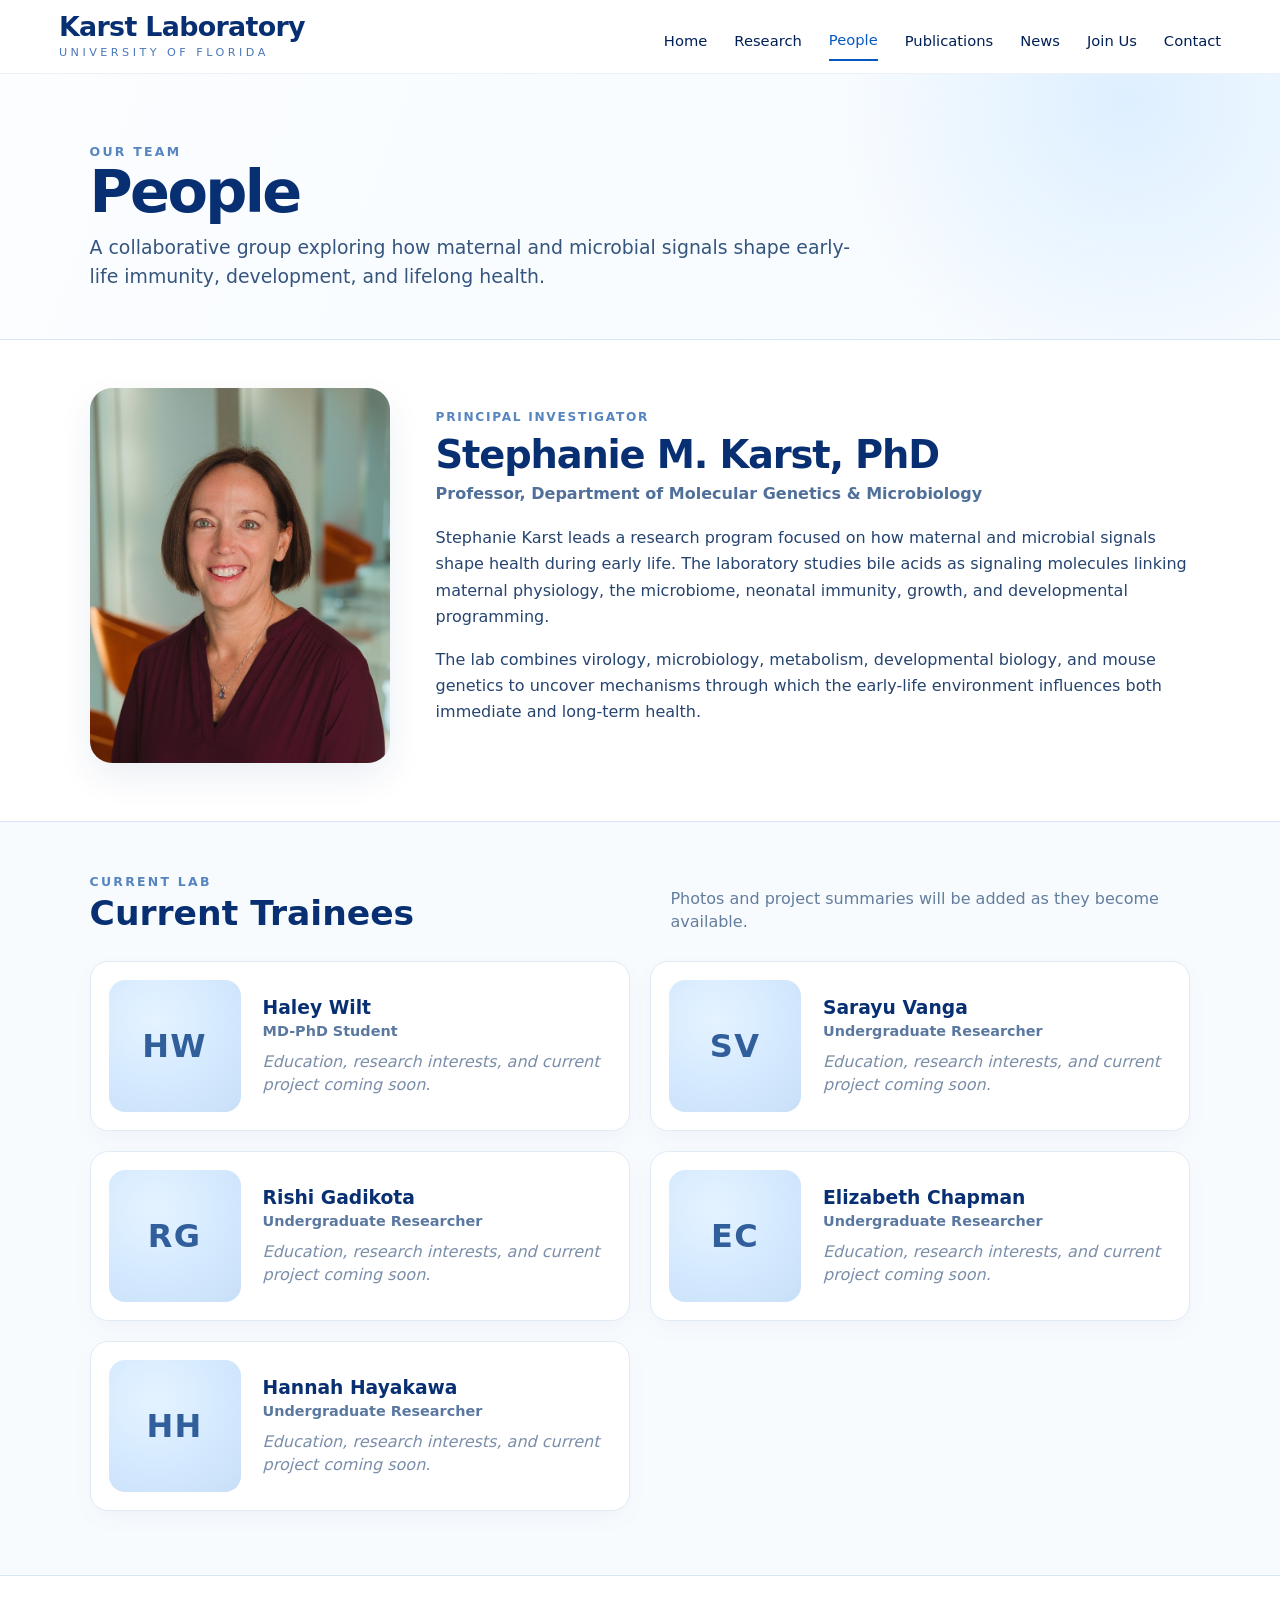
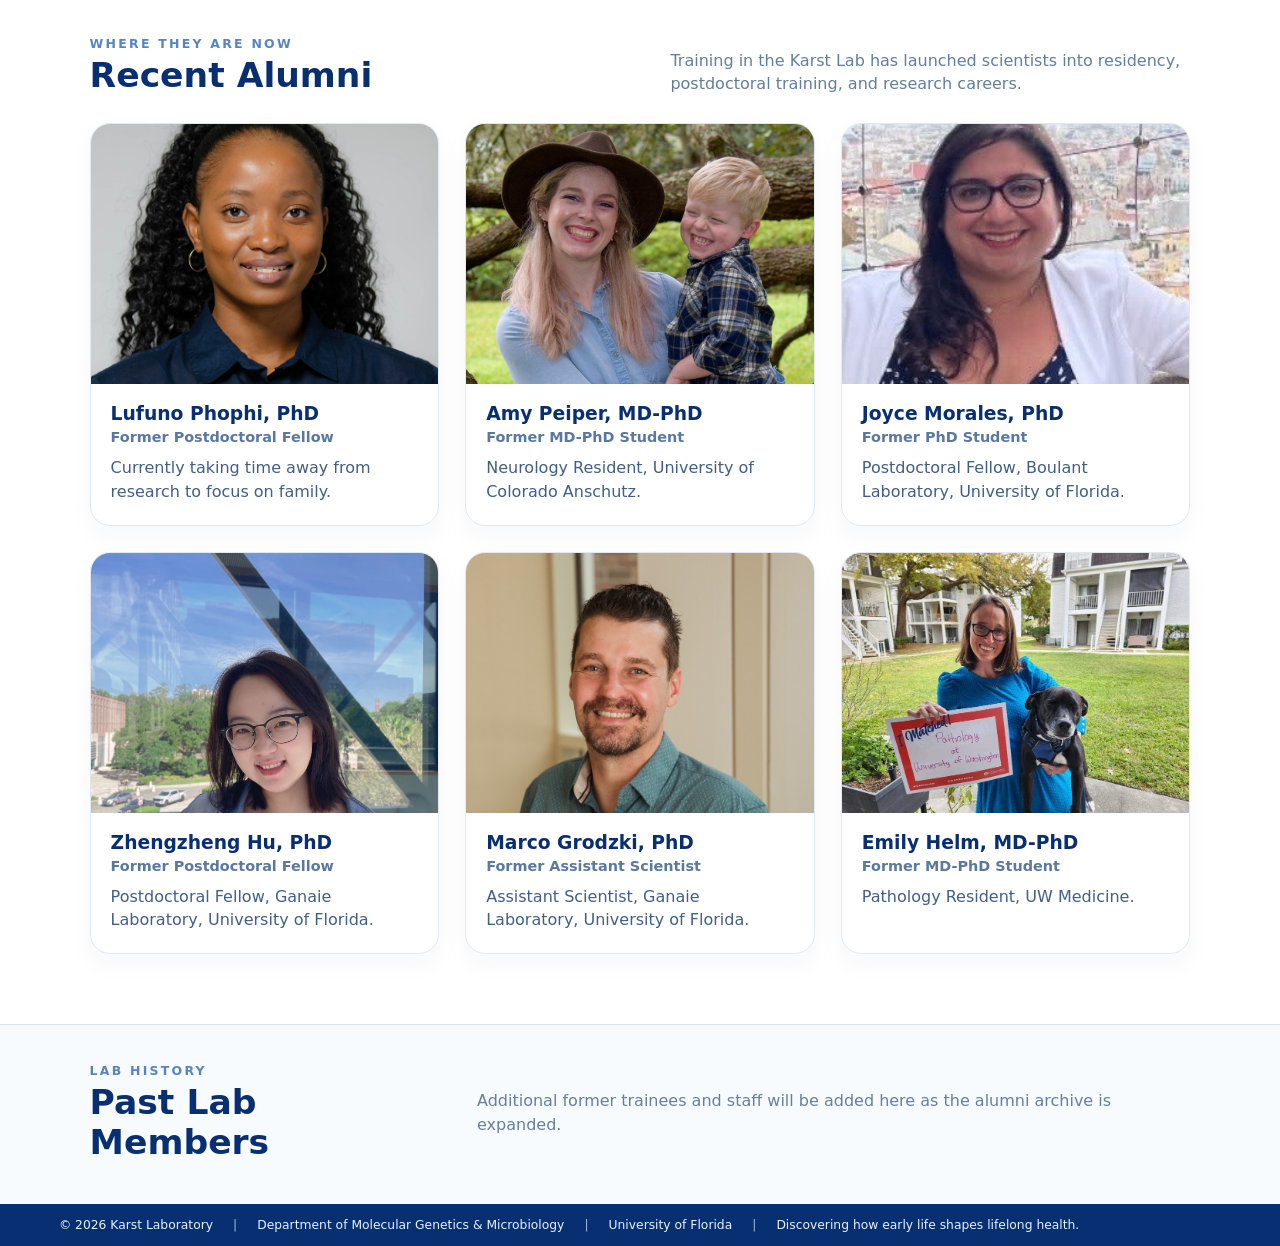
==== people.html @ 7abea65e "Add files via upload" ====
<!doctype html>
<html lang="en">
<head>
  <meta charset="utf-8">
  <meta name="viewport" content="width=device-width, initial-scale=1">
  <title>People | Karst Laboratory</title>
  <meta name="description" content="Meet the current members and alumni of the Karst Laboratory at the University of Florida.">
  <link rel="stylesheet" href="styles.css">
  <link rel="stylesheet" href="people-fix.css">
</head>

<body>
<header class="site-header">
  <div class="brand">
    <a href="index.html" class="brand-name">Karst Laboratory</a>
    <div class="brand-subtitle">UNIVERSITY OF FLORIDA</div>
  </div>

  <nav aria-label="Main navigation">
    <a href="index.html">Home</a>
    <a href="research.html">Research</a>
    <a class="active" href="people.html">People</a>
    <a href="publications.html">Publications</a>
    <a href="news.html">News</a>
    <a href="join.html">Join Us</a>
    <a href="contact.html">Contact</a>
  </nav>
</header>

<main class="people-page">
  <section class="people-intro">
    <p class="eyebrow">OUR TEAM</p>
    <h1>People</h1>
    <p class="people-lede">A collaborative group exploring how maternal and microbial signals shape early-life immunity, development, and lifelong health.</p>
  </section>

  <section class="pi-section">
    <article class="pi-card">
      <div class="pi-photo-wrap">
        <img src="assets/stephanie-karst.jpg" alt="Stephanie M. Karst">
      </div>
      <div class="pi-copy">
        <p class="role-label">PRINCIPAL INVESTIGATOR</p>
        <h2>Stephanie M. Karst, PhD</h2>
        <p class="person-title">Professor, Department of Molecular Genetics &amp; Microbiology</p>
        <p>Stephanie Karst leads a research program focused on how maternal and microbial signals shape health during early life. The laboratory studies bile acids as signaling molecules linking maternal physiology, the microbiome, neonatal immunity, growth, and developmental programming.</p>
        <p>The lab combines virology, microbiology, metabolism, developmental biology, and mouse genetics to uncover mechanisms through which the early-life environment influences both immediate and long-term health.</p>
      </div>
    </article>
  </section>

  <section class="team-section">
    <div class="section-title-row">
      <div>
        <p class="eyebrow">CURRENT LAB</p>
        <h2>Current Trainees</h2>
      </div>
      <p class="section-note">Photos and project summaries will be added as they become available.</p>
    </div>

    <div class="current-grid">
      <article class="person-card">
        <div class="placeholder-photo"><span>HW</span></div>
        <div class="person-card-copy">
          <h3>Haley Wilt</h3>
          <p class="person-role">MD-PhD Student</p>
          <p class="placeholder-copy">Education, research interests, and current project coming soon.</p>
        </div>
      </article>

      <article class="person-card">
        <div class="placeholder-photo"><span>SV</span></div>
        <div class="person-card-copy">
          <h3>Sarayu Vanga</h3>
          <p class="person-role">Undergraduate Researcher</p>
          <p class="placeholder-copy">Education, research interests, and current project coming soon.</p>
        </div>
      </article>

      <article class="person-card">
        <div class="placeholder-photo"><span>RG</span></div>
        <div class="person-card-copy">
          <h3>Rishi Gadikota</h3>
          <p class="person-role">Undergraduate Researcher</p>
          <p class="placeholder-copy">Education, research interests, and current project coming soon.</p>
        </div>
      </article>

      <article class="person-card">
        <div class="placeholder-photo"><span>EC</span></div>
        <div class="person-card-copy">
          <h3>Elizabeth Chapman</h3>
          <p class="person-role">Undergraduate Researcher</p>
          <p class="placeholder-copy">Education, research interests, and current project coming soon.</p>
        </div>
      </article>

      <article class="person-card">
        <div class="placeholder-photo"><span>HH</span></div>
        <div class="person-card-copy">
          <h3>Hannah Hayakawa</h3>
          <p class="person-role">Undergraduate Researcher</p>
          <p class="placeholder-copy">Education, research interests, and current project coming soon.</p>
        </div>
      </article>
    </div>
  </section>

  <section class="alumni-section">
    <div class="section-title-row alumni-heading">
      <div>
        <p class="eyebrow">WHERE THEY ARE NOW</p>
        <h2>Recent Alumni</h2>
      </div>
      <p class="section-note">Training in the Karst Lab has launched scientists into residency, postdoctoral training, and research careers.</p>
    </div>

    <div class="alumni-grid">
      <article class="alumni-card">
        <img src="assets/lufuno-phophi.jpg" alt="Lufuno Phophi">
        <div class="alumni-copy">
          <h3>Lufuno Phophi, PhD</h3>
          <p class="person-role">Former Postdoctoral Fellow</p>
          <p>Currently taking time away from research to focus on family.</p>
        </div>
      </article>

      <article class="alumni-card">
        <img src="assets/amy-peiper.jpg" alt="Amy Peiper">
        <div class="alumni-copy">
          <h3>Amy Peiper, MD-PhD</h3>
          <p class="person-role">Former MD-PhD Student</p>
          <p>Neurology Resident, University of Colorado Anschutz.</p>
        </div>
      </article>

      <article class="alumni-card">
        <img src="assets/joyce-morales.jpg" alt="Joyce Morales">
        <div class="alumni-copy">
          <h3>Joyce Morales, PhD</h3>
          <p class="person-role">Former PhD Student</p>
          <p>Postdoctoral Fellow, Boulant Laboratory, University of Florida.</p>
        </div>
      </article>

      <article class="alumni-card">
        <img src="assets/zhengzheng-hu.jpg" alt="Zhengzheng Hu">
        <div class="alumni-copy">
          <h3>Zhengzheng Hu, PhD</h3>
          <p class="person-role">Former Postdoctoral Fellow</p>
          <p>Postdoctoral Fellow, Ganaie Laboratory, University of Florida.</p>
        </div>
      </article>

      <article class="alumni-card">
        <img src="assets/marco-grodzki.jpg" alt="Marco Grodzki">
        <div class="alumni-copy">
          <h3>Marco Grodzki, PhD</h3>
          <p class="person-role">Former Assistant Scientist</p>
          <p>Assistant Scientist, Ganaie Laboratory, University of Florida.</p>
        </div>
      </article>

      <article class="alumni-card">
        <img src="assets/emily-helm.jpg" alt="Emily Helm">
        <div class="alumni-copy">
          <h3>Emily Helm, MD-PhD</h3>
          <p class="person-role">Former MD-PhD Student</p>
          <p>Pathology Resident, UW Medicine.</p>
        </div>
      </article>
    </div>
  </section>

  <section class="past-members">
    <div>
      <p class="eyebrow">LAB HISTORY</p>
      <h2>Past Lab Members</h2>
    </div>
    <p>Additional former trainees and staff will be added here as the alumni archive is expanded.</p>
  </section>
</main>

<footer>
  <span>© 2026 Karst Laboratory</span>
  <span>Department of Molecular Genetics &amp; Microbiology</span>
  <span>University of Florida</span>
  <span class="footer-tagline">Discovering how early life shapes lifelong health.</span>
</footer>
</body>
</html>
---- styles.css ----
:root{
  --navy:#082f72;
  --blue:#0b56bd;
  --text:#26446f;
  --muted:#667e9f;
  --line:#d7e6f6;
  --light:#f5fbff;
  --white:#ffffff;
}

*{box-sizing:border-box}
html{scroll-behavior:smooth}
body{
  margin:0;
  font-family:Inter,ui-sans-serif,system-ui,-apple-system,BlinkMacSystemFont,"Segoe UI",sans-serif;
  color:var(--text);
  background:#fff;
}

a{color:var(--blue);text-decoration:none}
a:hover{text-decoration:underline}

.site-header{
  min-height:74px;
  display:flex;
  align-items:center;
  justify-content:space-between;
  gap:32px;
  padding:9px 4.6vw;
  border-bottom:1px solid #edf2f8;
  background:rgba(255,255,255,.98);
  position:sticky;
  top:0;
  z-index:30;
}

.brand-name{
  display:block;
  color:var(--navy);
  font-size:clamp(1.55rem,2.1vw,2.2rem);
  line-height:1;
  font-weight:750;
  letter-spacing:-.025em;
}

.brand-name:hover{text-decoration:none}

.brand-subtitle{
  margin-top:5px;
  color:#4a77b8;
  font-size:.7rem;
  letter-spacing:.31em;
}

nav{
  display:flex;
  align-items:center;
  gap:27px;
  flex-wrap:wrap;
}

nav a{
  color:#001f55;
  font-size:.92rem;
  padding:19px 0 11px;
}

nav a.active{
  color:#0758c3;
  border-bottom:2px solid #0758c3;
}

.hero{
  display:grid;
  grid-template-columns:39% 61%;
  min-height:430px;
  background:
    radial-gradient(circle at 13% 45%,rgba(222,240,255,.88),transparent 33%),
    linear-gradient(108deg,#fbfdff 0%,#f7fbff 45%,#eaf5ff 100%);
  border-bottom:1px solid var(--line);
  overflow:hidden;
}

.hero-copy{
  align-self:center;
  padding:50px 2vw 48px 5.2vw;
  z-index:2;
}

.hero h1{
  margin:0;
  color:var(--navy);
  font-size:clamp(2.8rem,3.7vw,4.5rem);
  line-height:.98;
  letter-spacing:-.045em;
  font-weight:760;
}

.hero-rule{
  width:100%;
  height:2px;
  margin:21px 0 17px;
  background:linear-gradient(90deg,#75a7ed,rgba(117,167,237,.18));
}

.hero h2{
  margin:0 0 25px;
  color:var(--navy);
  font-size:clamp(1.65rem,2.15vw,2.45rem);
  line-height:1.13;
  letter-spacing:-.02em;
  font-weight:720;
}

.button{
  display:inline-flex;
  align-items:center;
  gap:23px;
  border-radius:999px;
  padding:13px 24px;
  background:linear-gradient(90deg,#0a3e94,#0b5fc9);
  color:#fff;
  font-size:1rem;
  box-shadow:0 6px 16px rgba(21,75,145,.12);
}

.button:hover{
  text-decoration:none;
  filter:brightness(1.04);
}

.hero-art{
  min-width:0;
  display:flex;
  align-items:center;
  justify-content:center;
  overflow:hidden;
}

.hero-art img{
  width:100%;
  height:100%;
  object-fit:contain;
  object-position:center center;
  display:block;
}

.research-grid{
  display:grid;
  grid-template-columns:repeat(3,1fr);
  padding:20px 4.6vw;
  background:#fff;
  border-bottom:1px solid var(--line);
}

.research-card{
  display:grid;
  grid-template-columns:80px 1fr;
  gap:18px;
  padding:8px 28px 8px 0;
  align-items:start;
}

.research-card + .research-card{
  border-left:1px solid var(--line);
  padding-left:28px;
}

.icon{
  width:72px;
  height:72px;
  border-radius:50%;
  display:flex;
  align-items:center;
  justify-content:center;
  font-size:2rem;
  font-weight:500;
}

.immune{background:#dceaff;color:#2054b6}
.bile{background:#fff0c9;color:#204a7e}
.dev{background:#ffe0e5;color:#c74966}

.research-card h3{
  margin:1px 0 5px;
  color:var(--navy);
  font-size:1rem;
  text-transform:uppercase;
  letter-spacing:.01em;
}

.research-card p{
  margin:0 0 7px;
  line-height:1.38;
  font-size:.92rem;
}

.research-card a{
  font-weight:650;
  font-size:.92rem;
}

.lower-grid{
  display:grid;
  grid-template-columns:1.38fr .82fr;
}

.news-panel{
  padding:18px 3.5vw 24px 4.6vw;
  border-right:1px solid var(--line);
}

.section-heading{
  display:flex;
  align-items:center;
  justify-content:space-between;
  gap:25px;
  padding-bottom:8px;
  border-bottom:1px solid var(--line);
}

.section-heading h2,
.join-panel h2{
  margin:0;
  color:var(--navy);
  font-size:1.65rem;
}

.news-items{
  display:grid;
  grid-template-columns:repeat(3,1fr);
  margin-top:14px;
}

.news-items article{
  padding:0 20px 0 0;
}

.news-items article + article{
  border-left:1px solid var(--line);
  padding-left:20px;
}

.date{
  font-size:.76rem;
  color:var(--muted);
}

.news-items h4{
  margin:3px 0 4px;
  color:var(--navy);
  font-size:.91rem;
}

.news-items p{
  margin:0;
  line-height:1.3;
  font-size:.83rem;
}

.join-panel{
  padding:18px 4.6vw 24px 2.8vw;
  background:linear-gradient(135deg,#fff 0%,#f5faff 100%);
}

.join-panel p{
  max-width:520px;
  margin:10px 0 12px;
  line-height:1.42;
  font-size:.92rem;
}

.join-panel .button{
  margin-top:0;
}

.tagline{
  margin-top:14px!important;
  color:var(--navy);
  font-style:normal;
  font-size:1rem!important;
}

footer{
  display:flex;
  align-items:center;
  gap:20px;
  flex-wrap:wrap;
  padding:14px 4.6vw;
  background:var(--navy);
  color:#e7f1ff;
  font-size:.77rem;
}

footer span + span:before{
  content:"|";
  margin-right:20px;
  color:#9eb8df;
}

.footer-tagline{
  margin-left:0;
  font-style:normal;
}

@media (max-width:1000px){
  .site-header{
    align-items:flex-start;
    flex-direction:column;
  }

  nav{
    gap:18px;
  }

  nav a{
    padding:4px 0 9px;
  }

  .hero{
    grid-template-columns:1fr;
  }

  .hero-copy{
    padding:46px 6vw 24px;
  }

  .hero-art{
    min-height:360px;
  }

  .research-grid{
    grid-template-columns:1fr;
  }

  .research-card + .research-card{
    border-left:0;
    border-top:1px solid var(--line);
    padding-left:0;
    padding-top:22px;
  }

  .lower-grid{
    grid-template-columns:1fr;
  }

  .news-panel{
    border-right:0;
    border-bottom:1px solid var(--line);
  }

  .footer-tagline{
    margin-left:0;
  }
}

@media (max-width:650px){
  .research-card{
    grid-template-columns:64px 1fr;
  }

  .icon{
    width:58px;
    height:58px;
    font-size:1.7rem;
  }

  .news-items{
    grid-template-columns:1fr;
  }

  .news-items article + article{
    border-left:0;
    border-top:1px solid var(--line);
    padding:15px 0 0;
    margin-top:15px;
  }
}

/* Polished homepage overrides */
.hero-art img{
  object-fit:contain !important;
  object-position:center center !important;
}
.footer-tagline{
  margin-left:0 !important;
  font-style:normal !important;
}
.tagline{
  font-style:normal !important;
}

/* Final hero and research-icon refinements */
.hero-art{
  padding-left:0;
  background:#eef8ff;
}
.hero-art img{
  width:100%;
  height:100%;
  object-fit:contain !important;
  object-position:left center !important;
  display:block;
}
.icon.image-icon{
  overflow:hidden;
  padding:0;
  background:transparent;
}
.icon.image-icon img{
  width:100%;
  height:100%;
  object-fit:cover;
  border-radius:50%;
  display:block;
}

/* Standalone hero artwork: preserve full illustration */
.hero-art{
  overflow:hidden;
  background:#eef8ff;
}
.hero-art img{
  width:100%;
  height:100%;
  object-fit:contain !important;
  object-position:center center !important;
  display:block;
}

/* Final alignment refinements */
.hero-art{
  overflow:visible !important;
  background:#eef8ff;
}
.hero-art img{
  width:calc(100% + 18px) !important;
  max-width:none !important;
  height:100% !important;
  object-fit:contain !important;
  object-position:left center !important;
  transform:translateX(-18px);
  display:block;
}

.icon.image-icon{
  width:72px;
  height:72px;
  overflow:visible !important;
  background:transparent !important;
  padding:0 !important;
}
.icon.image-icon img{
  width:72px !important;
  height:72px !important;
  object-fit:contain !important;
  border-radius:50%;
  display:block;
}

@media (max-width:650px){
  .icon.image-icon,
  .icon.image-icon img{
    width:58px !important;
    height:58px !important;
  }
}

/* Final research-area icon fix: show each complete circular visual */
.research-grid .icon.image-icon{
  width:76px !important;
  height:76px !important;
  min-width:76px !important;
  flex:0 0 76px !important;
  padding:0 !important;
  margin:0 !important;
  overflow:visible !important;
  background:transparent !important;
  border-radius:50% !important;
}
.research-grid .icon.image-icon img{
  width:76px !important;
  height:76px !important;
  max-width:none !important;
  object-fit:contain !important;
  object-position:center center !important;
  display:block !important;
  border-radius:50% !important;
}

@media (max-width:650px){
  .research-grid .icon.image-icon{
    width:62px !important;
    height:62px !important;
    min-width:62px !important;
    flex-basis:62px !important;
  }
  .research-grid .icon.image-icon img{
    width:62px !important;
    height:62px !important;
  }
}

/* Cache-busted developmental-programming icon */
.research-card:nth-child(3) .icon.image-icon{
  overflow:visible !important;
}
.research-card:nth-child(3) .icon.image-icon img{
  width:72px !important;
  height:72px !important;
  object-fit:contain !important;
  object-position:center center !important;
  overflow:visible !important;
}


/* =========================
   PEOPLE PAGE
   ========================= */
.people-page{
  background:#fff;
}
.people-intro{
  padding:70px 7vw 48px;
  background:
    radial-gradient(circle at 88% 10%, rgba(216,236,255,.8), transparent 25%),
    linear-gradient(110deg,#fbfdff 0%,#f6fbff 100%);
  border-bottom:1px solid var(--line);
}
.people-intro h1{
  margin:5px 0 13px;
  color:var(--navy);
  font-size:clamp(2.8rem,4.6vw,5rem);
  letter-spacing:-.045em;
  line-height:.95;
}
.eyebrow{
  margin:0;
  color:#5685bf;
  font-size:.78rem;
  font-weight:750;
  letter-spacing:.18em;
}
.people-lede{
  max-width:780px;
  margin:0;
  font-size:1.18rem;
  line-height:1.55;
  color:#35557e;
}
.pi-section,
.team-section,
.alumni-section,
.past-members{
  padding-left:7vw;
  padding-right:7vw;
}
.pi-section{
  padding-top:48px;
  padding-bottom:58px;
}
.pi-card{
  max-width:1180px;
  display:grid;
  grid-template-columns:minmax(260px,340px) 1fr;
  gap:46px;
  align-items:center;
  margin:0 auto;
}
.pi-photo-wrap{
  aspect-ratio:4 / 5;
  border-radius:24px;
  overflow:hidden;
  background:#eef5fb;
  box-shadow:0 14px 35px rgba(8,47,114,.08);
}
.pi-photo-wrap img{
  width:100%;
  height:100%;
  object-fit:cover;
  object-position:center 25%;
  display:block;
}
.role-label{
  margin:0 0 8px;
  color:#5685bf;
  font-size:.76rem;
  font-weight:750;
  letter-spacing:.14em;
}
.pi-copy h2{
  margin:0;
  color:var(--navy);
  font-size:clamp(2rem,3vw,3.1rem);
  letter-spacing:-.03em;
}
.person-title{
  margin:7px 0 22px;
  color:#50709a;
  font-weight:650;
}
.pi-copy p:not(.role-label):not(.person-title){
  max-width:760px;
  font-size:1rem;
  line-height:1.65;
}
.team-section{
  padding-top:52px;
  padding-bottom:64px;
  background:#f8fbfe;
  border-top:1px solid var(--line);
  border-bottom:1px solid var(--line);
}
.section-title-row{
  display:flex;
  justify-content:space-between;
  gap:34px;
  align-items:end;
  max-width:1180px;
  margin:0 auto 28px;
}
.section-title-row h2,
.past-members h2{
  margin:4px 0 0;
  color:var(--navy);
  font-size:clamp(1.9rem,2.7vw,2.7rem);
}
.section-note{
  max-width:520px;
  margin:0;
  color:#637d9e;
  line-height:1.45;
}
.current-grid{
  max-width:1180px;
  margin:0 auto;
  display:grid;
  grid-template-columns:repeat(2, minmax(0,1fr));
  gap:20px;
}
.person-card{
  display:grid;
  grid-template-columns:132px 1fr;
  gap:22px;
  min-height:165px;
  padding:18px;
  border:1px solid #e1ebf5;
  border-radius:18px;
  background:#fff;
  box-shadow:0 8px 22px rgba(8,47,114,.035);
}
.placeholder-photo{
  width:132px;
  height:132px;
  border-radius:16px;
  display:flex;
  align-items:center;
  justify-content:center;
  background:
    radial-gradient(circle at 35% 30%,#e5f3ff 0,#d7ebff 45%,#c7dff7 100%);
  color:#315f9b;
  font-size:2rem;
  font-weight:750;
  letter-spacing:.04em;
}
.person-card-copy{
  align-self:center;
}
.person-card h3,
.alumni-card h3{
  margin:0 0 5px;
  color:var(--navy);
}
.person-role{
  margin:0 0 11px;
  color:#5a78a0;
  font-weight:650;
  font-size:.9rem;
}
.placeholder-copy{
  margin:0;
  color:#7b8ea9;
  line-height:1.45;
  font-style:italic;
}
.alumni-section{
  padding-top:60px;
  padding-bottom:70px;
}
.alumni-grid{
  max-width:1180px;
  margin:0 auto;
  display:grid;
  grid-template-columns:repeat(3,minmax(0,1fr));
  gap:26px;
}
.alumni-card{
  overflow:hidden;
  border:1px solid #e0e9f2;
  border-radius:20px;
  background:#fff;
  box-shadow:0 10px 26px rgba(8,47,114,.04);
}
.alumni-card img{
  width:100%;
  height:290px;
  object-fit:cover;
  object-position:center 25%;
  display:block;
  background:#eef4f8;
}
.alumni-copy{
  padding:19px 20px 22px;
}
.alumni-copy p:last-child{
  margin:0;
  color:#415f86;
  line-height:1.45;
}
.past-members{
  display:flex;
  justify-content:space-between;
  gap:34px;
  align-items:center;
  padding-top:38px;
  padding-bottom:42px;
  background:#f8fbfe;
  border-top:1px solid var(--line);
}
.past-members > *{
  max-width:760px;
}
.past-members p:last-child{
  color:#667e9f;
  line-height:1.5;
}

@media (max-width:950px){
  .pi-card{
    grid-template-columns:260px 1fr;
    gap:30px;
  }
  .alumni-grid{
    grid-template-columns:repeat(2,minmax(0,1fr));
  }
}
@media (max-width:760px){
  .section-title-row,
  .past-members{
    align-items:flex-start;
    flex-direction:column;
  }
  .pi-card{
    grid-template-columns:1fr;
  }
  .pi-photo-wrap{
    max-width:330px;
  }
  .current-grid{
    grid-template-columns:1fr;
  }
}
@media (max-width:560px){
  .people-intro,
  .pi-section,
  .team-section,
  .alumni-section,
  .past-members{
    padding-left:5vw;
    padding-right:5vw;
  }
  .person-card{
    grid-template-columns:92px 1fr;
    gap:15px;
  }
  .placeholder-photo{
    width:92px;
    height:92px;
    border-radius:14px;
    font-size:1.45rem;
  }
  .alumni-grid{
    grid-template-columns:1fr;
  }
  .alumni-card img{
    height:320px;
  }
}
---- people-fix.css ----
/* Karst Lab People page — image sizing/layout fix
   Loaded after styles.css so these rules take precedence. */

.people-page img {
  max-width: 100%;
}

/* PI */
.people-page .pi-card {
  max-width: 1180px;
  margin: 0 auto;
  display: grid;
  grid-template-columns: 300px minmax(0, 1fr);
  gap: 46px;
  align-items: center;
}
.people-page .pi-photo-wrap {
  width: 300px;
  height: 375px;
  overflow: hidden;
  border-radius: 22px;
}
.people-page .pi-photo-wrap img {
  display: block;
  width: 300px !important;
  height: 375px !important;
  max-width: 300px !important;
  object-fit: cover !important;
  object-position: center 25%;
}

/* Current trainee placeholders */
.people-page .placeholder-photo {
  width: 132px !important;
  height: 132px !important;
  min-width: 132px;
  flex: 0 0 132px;
}

/* Alumni */
.people-page .alumni-grid {
  max-width: 1180px;
  margin: 0 auto;
  display: grid;
  grid-template-columns: repeat(3, minmax(0, 1fr));
  gap: 26px;
}
.people-page .alumni-card {
  min-width: 0;
  overflow: hidden;
}
.people-page .alumni-card > img {
  display: block;
  width: 100% !important;
  height: 260px !important;
  max-width: none !important;
  object-fit: cover !important;
  object-position: center 25%;
}

/* Individual crop tuning */
.people-page .alumni-card img[src*="lufuno"] { object-position: center 18%; }
.people-page .alumni-card img[src*="amy"] { object-position: center 38%; }
.people-page .alumni-card img[src*="joyce"] { object-position: center 30%; }
.people-page .alumni-card img[src*="zhengzheng"] { object-position: center 28%; }
.people-page .alumni-card img[src*="marco"] { object-position: center 24%; }
.people-page .alumni-card img[src*="emily"] { object-position: center 42%; }

@media (max-width: 950px) {
  .people-page .alumni-grid {
    grid-template-columns: repeat(2, minmax(0, 1fr));
  }
}
@media (max-width: 760px) {
  .people-page .pi-card {
    grid-template-columns: 1fr;
  }
  .people-page .pi-photo-wrap,
  .people-page .pi-photo-wrap img {
    width: 280px !important;
    max-width: 280px !important;
    height: 350px !important;
  }
}
@media (max-width: 560px) {
  .people-page .alumni-grid {
    grid-template-columns: 1fr;
  }
  .people-page .alumni-card > img {
    height: 300px !important;
  }
}
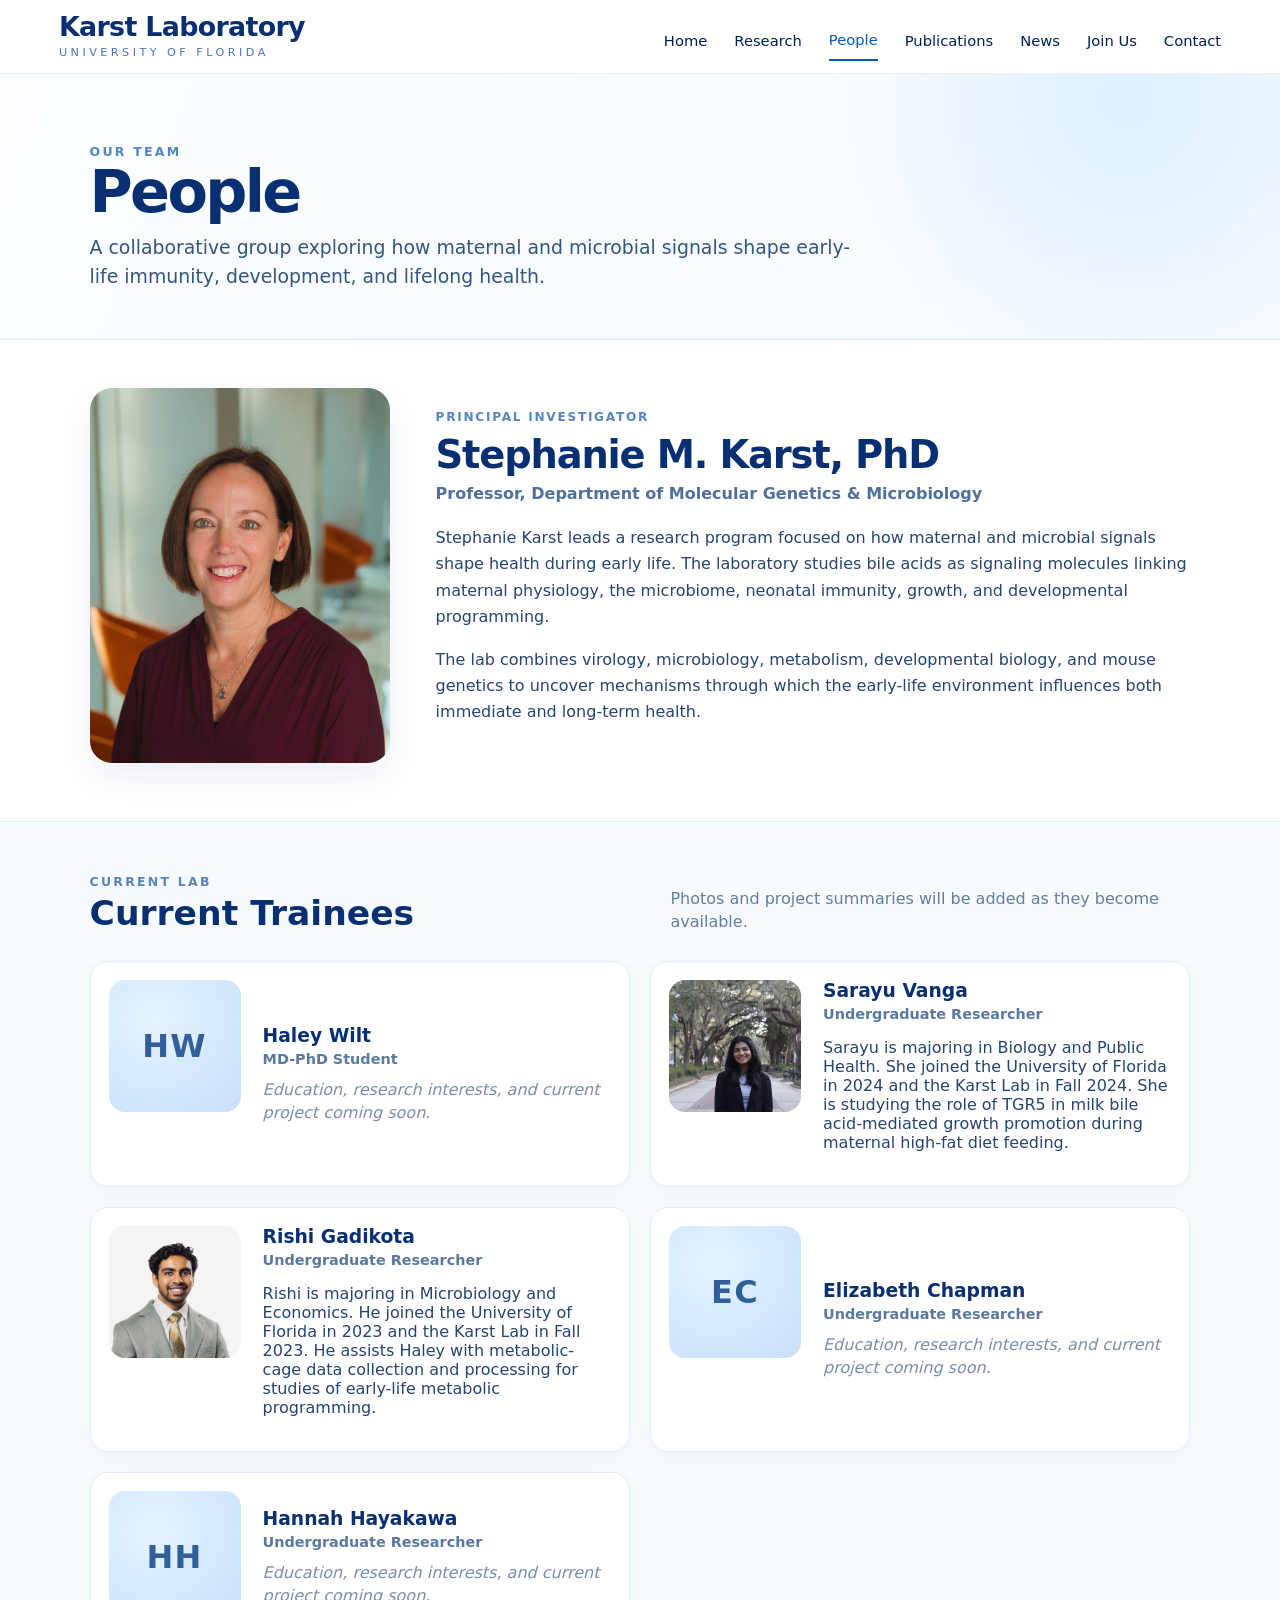
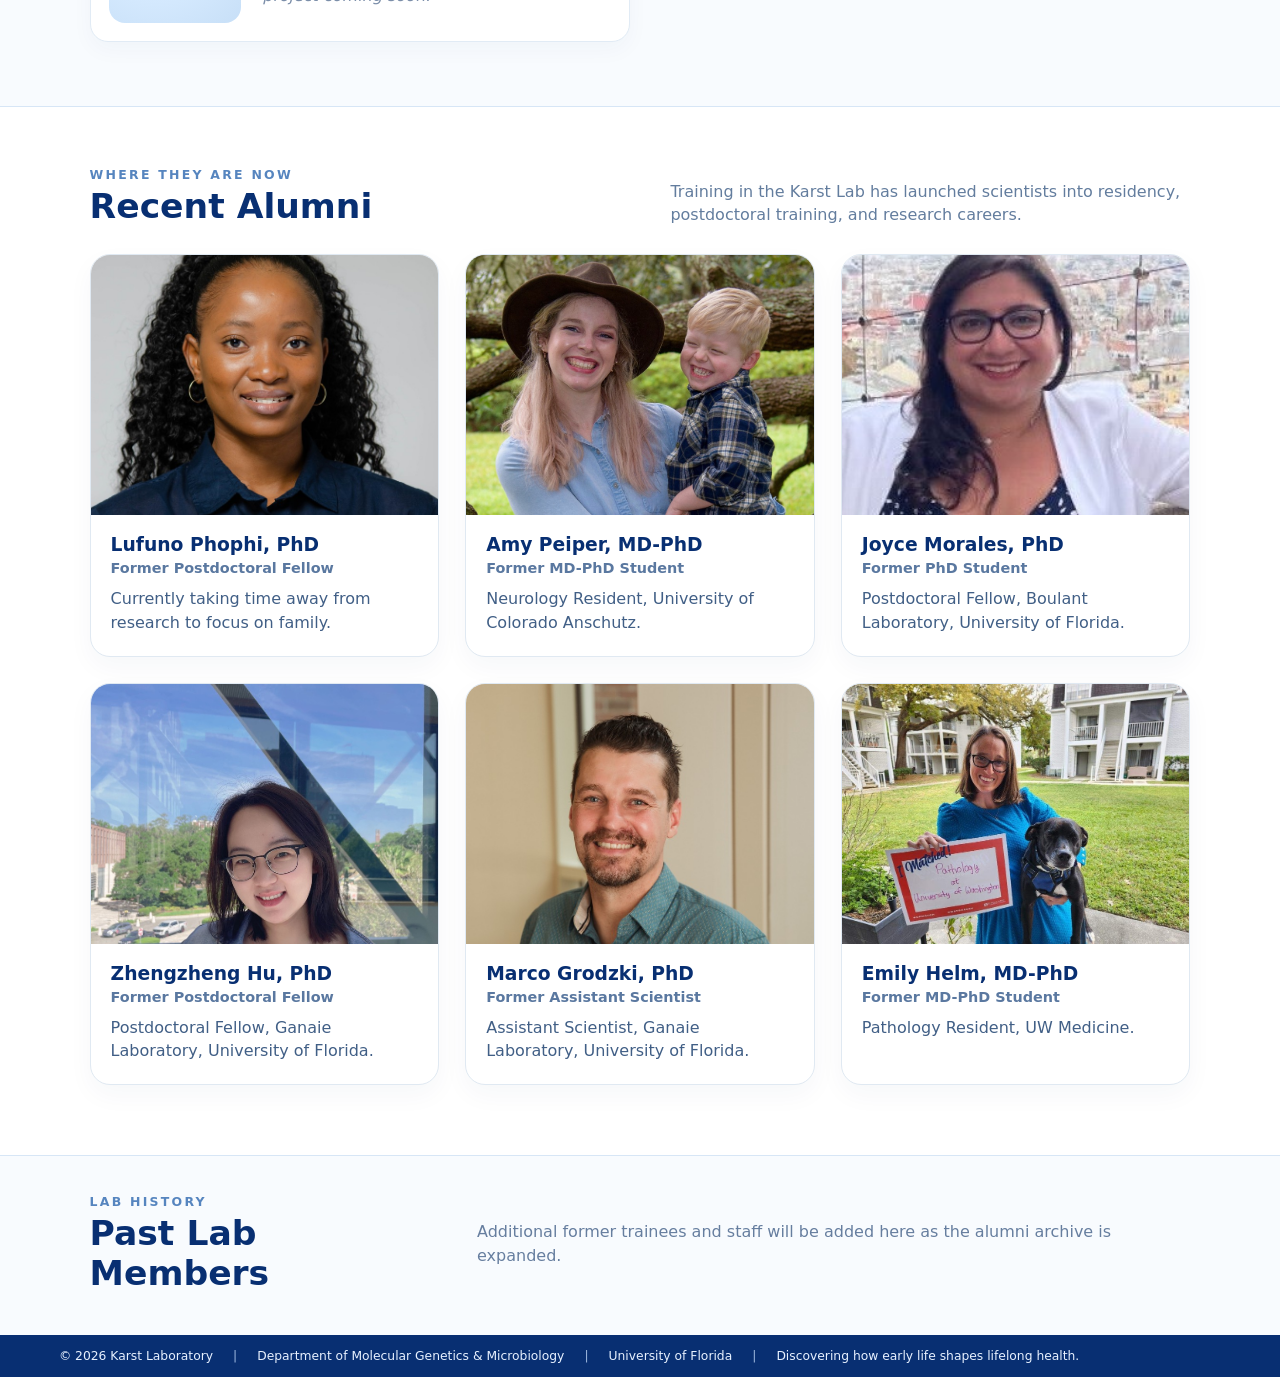
==== commit 9cddb938: "Add files via upload" ====
--- a/people.html
+++ b/people.html
@@ -69,20 +69,20 @@
       </article>
 
       <article class="person-card">
-        <div class="placeholder-photo"><span>SV</span></div>
+        <img class="current-member-photo" src="assets/sarayu-vanga.jpg" alt="Sarayu Vanga">
         <div class="person-card-copy">
           <h3>Sarayu Vanga</h3>
           <p class="person-role">Undergraduate Researcher</p>
-          <p class="placeholder-copy">Education, research interests, and current project coming soon.</p>
+          <p>Sarayu is majoring in Biology and Public Health. She joined the University of Florida in 2024 and the Karst Lab in Fall 2024. She is studying the role of TGR5 in milk bile acid-mediated growth promotion during maternal high-fat diet feeding.</p>
         </div>
       </article>
 
       <article class="person-card">
-        <div class="placeholder-photo"><span>RG</span></div>
+        <img class="current-member-photo" src="assets/rishi-gadikota.jpg" alt="Rishi Gadikota">
         <div class="person-card-copy">
           <h3>Rishi Gadikota</h3>
           <p class="person-role">Undergraduate Researcher</p>
-          <p class="placeholder-copy">Education, research interests, and current project coming soon.</p>
+          <p>Rishi is majoring in Microbiology and Economics. He joined the University of Florida in 2023 and the Karst Lab in Fall 2023. He assists Haley with metabolic-cage data collection and processing for studies of early-life metabolic programming.</p>
         </div>
       </article>
 
--- a/people-fix.css
+++ b/people-fix.css
@@ -91,3 +91,31 @@
     height: 300px !important;
   }
 }
+
+
+/* Current trainee headshots */
+.people-page .current-member-photo{
+  display:block;
+  width:132px !important;
+  height:132px !important;
+  min-width:132px !important;
+  object-fit:cover !important;
+  object-position:center 25%;
+  border-radius:16px;
+  background:#eef4f8;
+}
+.people-page .current-member-photo[src*="rishi"]{
+  object-position:center 20%;
+}
+.people-page .current-member-photo[src*="sarayu"]{
+  object-position:center 30%;
+}
+
+@media (max-width:560px){
+  .people-page .current-member-photo{
+    width:92px !important;
+    height:92px !important;
+    min-width:92px !important;
+    border-radius:14px;
+  }
+}
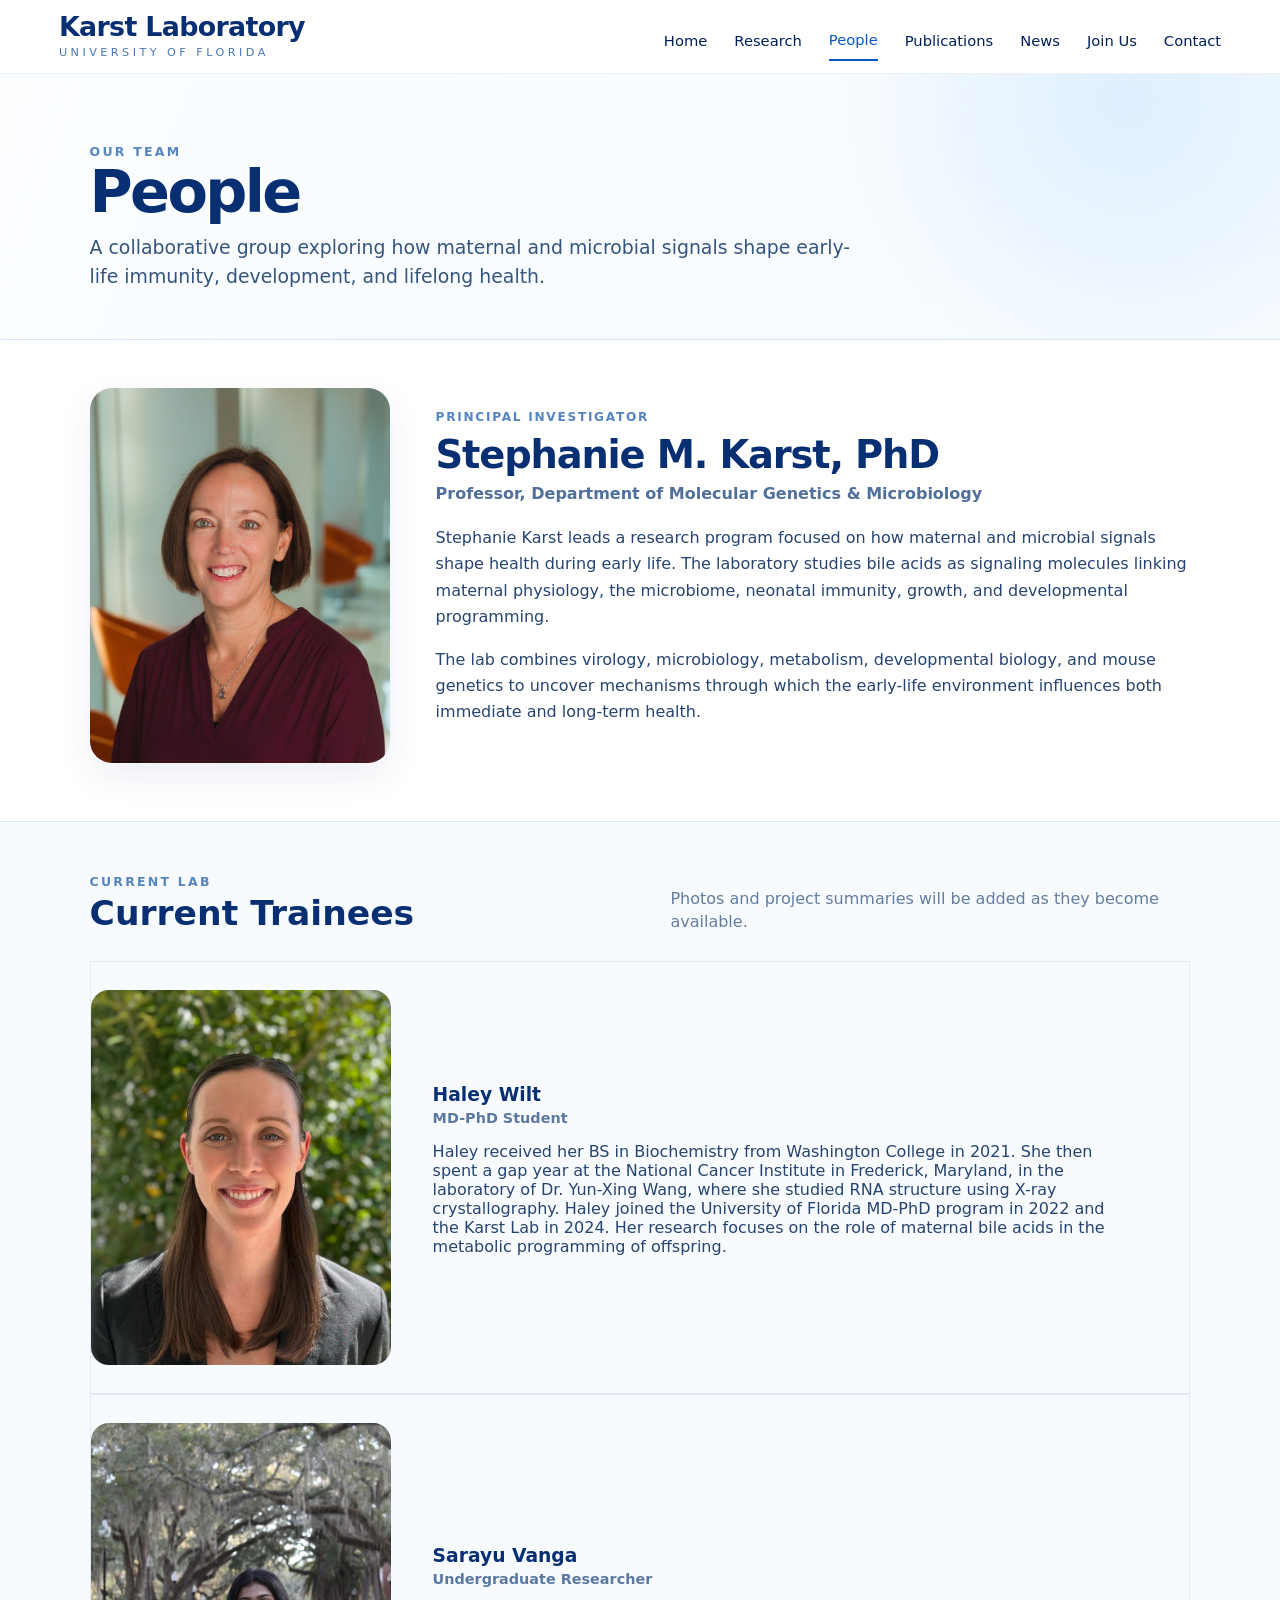
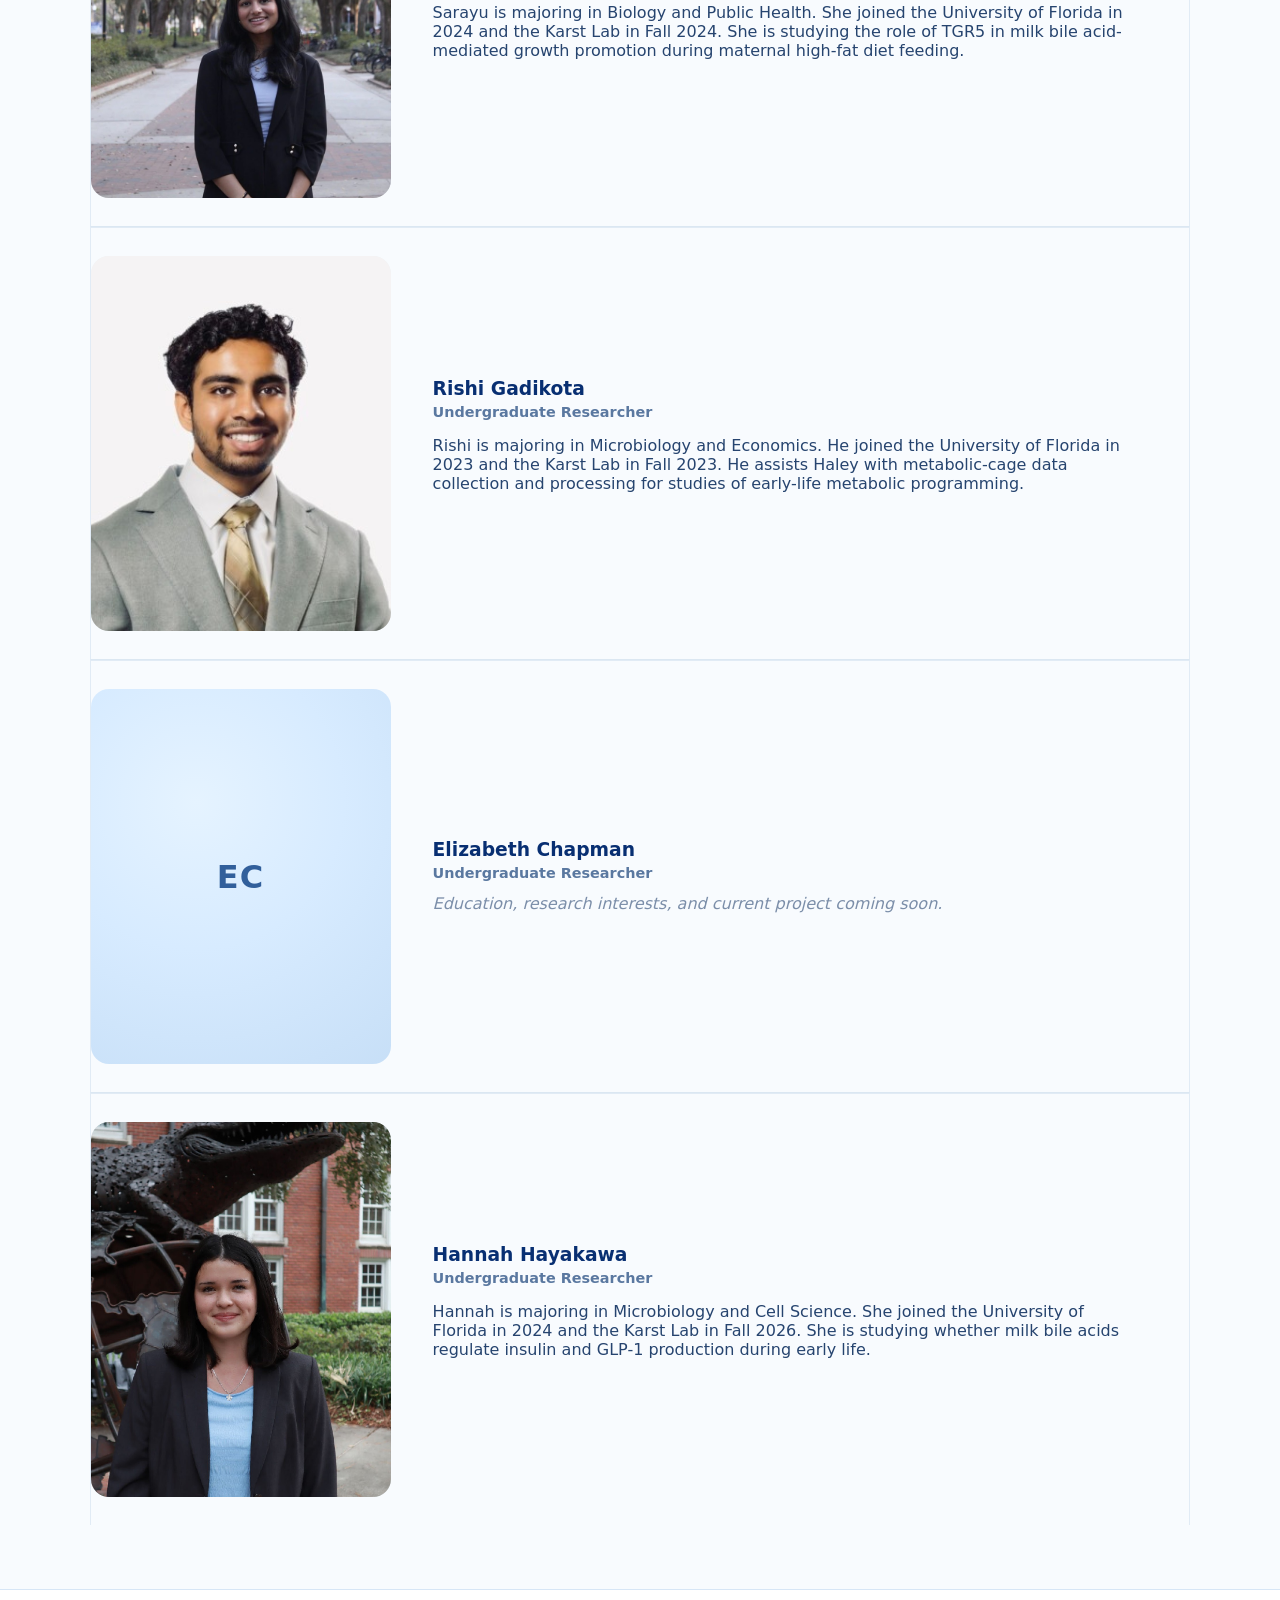
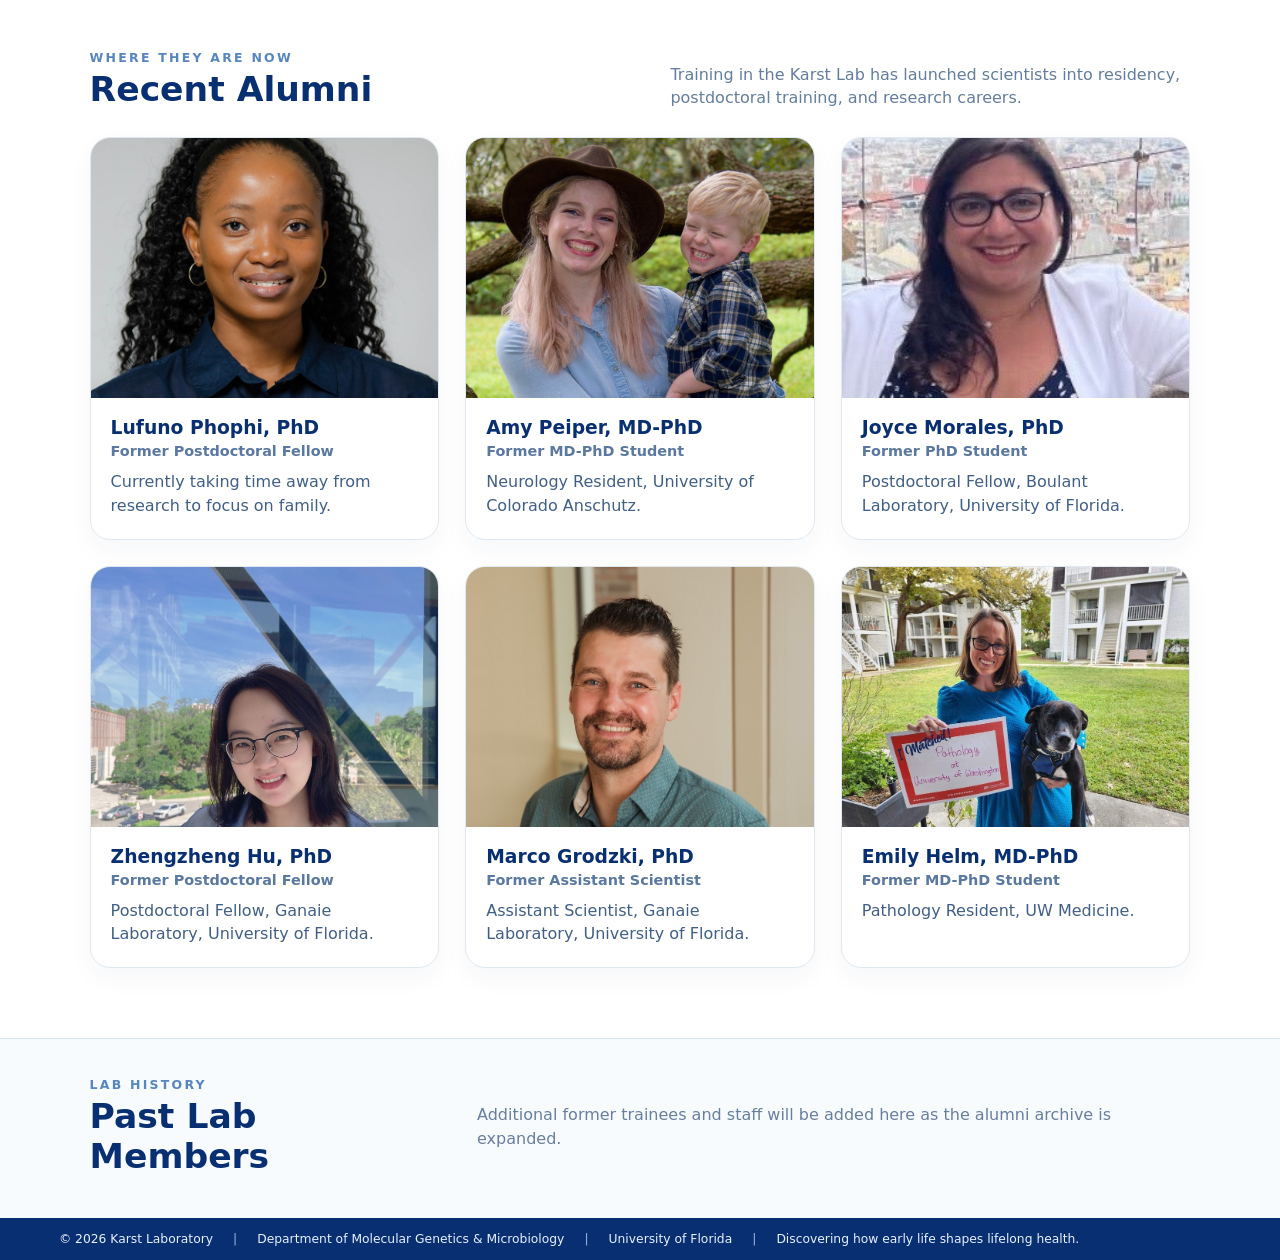
==== commit 26600bbd: "Add files via upload" ====
--- a/people.html
+++ b/people.html
@@ -60,11 +60,11 @@
 
     <div class="current-grid">
       <article class="person-card">
-        <div class="placeholder-photo"><span>HW</span></div>
+        <img class="current-member-photo" src="assets/haley-wilt.jpg" alt="Haley Wilt">
         <div class="person-card-copy">
           <h3>Haley Wilt</h3>
           <p class="person-role">MD-PhD Student</p>
-          <p class="placeholder-copy">Education, research interests, and current project coming soon.</p>
+          <p>Haley received her BS in Biochemistry from Washington College in 2021. She then spent a gap year at the National Cancer Institute in Frederick, Maryland, in the laboratory of Dr. Yun-Xing Wang, where she studied RNA structure using X-ray crystallography. Haley joined the University of Florida MD-PhD program in 2022 and the Karst Lab in 2024. Her research focuses on the role of maternal bile acids in the metabolic programming of offspring.</p>
         </div>
       </article>
 
@@ -96,11 +96,11 @@
       </article>
 
       <article class="person-card">
-        <div class="placeholder-photo"><span>HH</span></div>
+        <img class="current-member-photo" src="assets/hannah-hayakawa.jpg" alt="Hannah Hayakawa">
         <div class="person-card-copy">
           <h3>Hannah Hayakawa</h3>
           <p class="person-role">Undergraduate Researcher</p>
-          <p class="placeholder-copy">Education, research interests, and current project coming soon.</p>
+          <p>Hannah is majoring in Microbiology and Cell Science. She joined the University of Florida in 2024 and the Karst Lab in Fall 2026. She is studying whether milk bile acids regulate insulin and GLP-1 production during early life.</p>
         </div>
       </article>
     </div>
--- a/people-fix.css
+++ b/people-fix.css
@@ -119,3 +119,118 @@
     border-radius:14px;
   }
 }
+
+
+/* =========================================================
+   CURRENT TRAINEES — SINGLE VERTICAL LIST
+   Uses original supplied photos only; no retouching/editing.
+   ========================================================= */
+
+.people-page .current-grid {
+  max-width: 1180px !important;
+  margin: 0 auto !important;
+  display: grid !important;
+  grid-template-columns: 1fr !important;
+  gap: 0 !important;
+}
+
+.people-page .current-grid .person-card {
+  display: grid !important;
+  grid-template-columns: 300px minmax(0, 1fr) !important;
+  gap: 42px !important;
+  align-items: center !important;
+  padding: 28px 0 !important;
+  border-bottom: 1px solid #dbe7f2 !important;
+  background: transparent !important;
+  box-shadow: none !important;
+  border-radius: 0 !important;
+}
+
+.people-page .current-grid .person-card:last-child {
+  border-bottom: 0 !important;
+}
+
+/* Real current-member photos: same displayed dimensions as PI portrait */
+.people-page .current-grid .current-member-photo {
+  display: block !important;
+  width: 300px !important;
+  height: 375px !important;
+  min-width: 300px !important;
+  max-width: 300px !important;
+  border-radius: 18px !important;
+  object-fit: cover !important;
+  background: #eef4f8 !important;
+}
+
+/* Rishi: preserve original photo, frame as portrait */
+.people-page .current-grid img[src*="rishi-gadikota"] {
+  object-position: center 22% !important;
+}
+
+/* Sarayu: crop the ORIGINAL supplied photo to a head-and-shoulders portrait.
+   This changes framing only; it does not alter her appearance. */
+.people-page .current-grid img[src*="sarayu-vanga"] {
+  object-position: center 34% !important;
+}
+
+/* Placeholder portraits for current trainees still awaiting photos */
+.people-page .current-grid .placeholder-photo {
+  width: 300px !important;
+  height: 375px !important;
+  min-width: 300px !important;
+  max-width: 300px !important;
+  border-radius: 18px !important;
+  display: flex !important;
+  align-items: center !important;
+  justify-content: center !important;
+}
+
+/* Give the bio area room to breathe */
+.people-page .current-grid .person-card-copy {
+  min-width: 0 !important;
+  max-width: 700px !important;
+}
+
+.people-page .current-grid .person-card-copy h3 {
+  margin-top: 0 !important;
+}
+
+@media (max-width: 800px) {
+  .people-page .current-grid .person-card {
+    grid-template-columns: 220px minmax(0, 1fr) !important;
+    gap: 26px !important;
+  }
+
+  .people-page .current-grid .current-member-photo,
+  .people-page .current-grid .placeholder-photo {
+    width: 220px !important;
+    height: 275px !important;
+    min-width: 220px !important;
+    max-width: 220px !important;
+  }
+}
+
+@media (max-width: 600px) {
+  .people-page .current-grid .person-card {
+    grid-template-columns: 1fr !important;
+    gap: 18px !important;
+    align-items: start !important;
+  }
+
+  .people-page .current-grid .current-member-photo,
+  .people-page .current-grid .placeholder-photo {
+    width: 260px !important;
+    height: 325px !important;
+    min-width: 260px !important;
+    max-width: 260px !important;
+  }
+}
+
+
+/* Haley and Hannah current-member photo framing — original images only */
+.people-page .current-grid img[src*="haley-wilt"] {
+  object-position: center 18% !important;
+}
+.people-page .current-grid img[src*="hannah-hayakawa"] {
+  object-position: center 24% !important;
+}
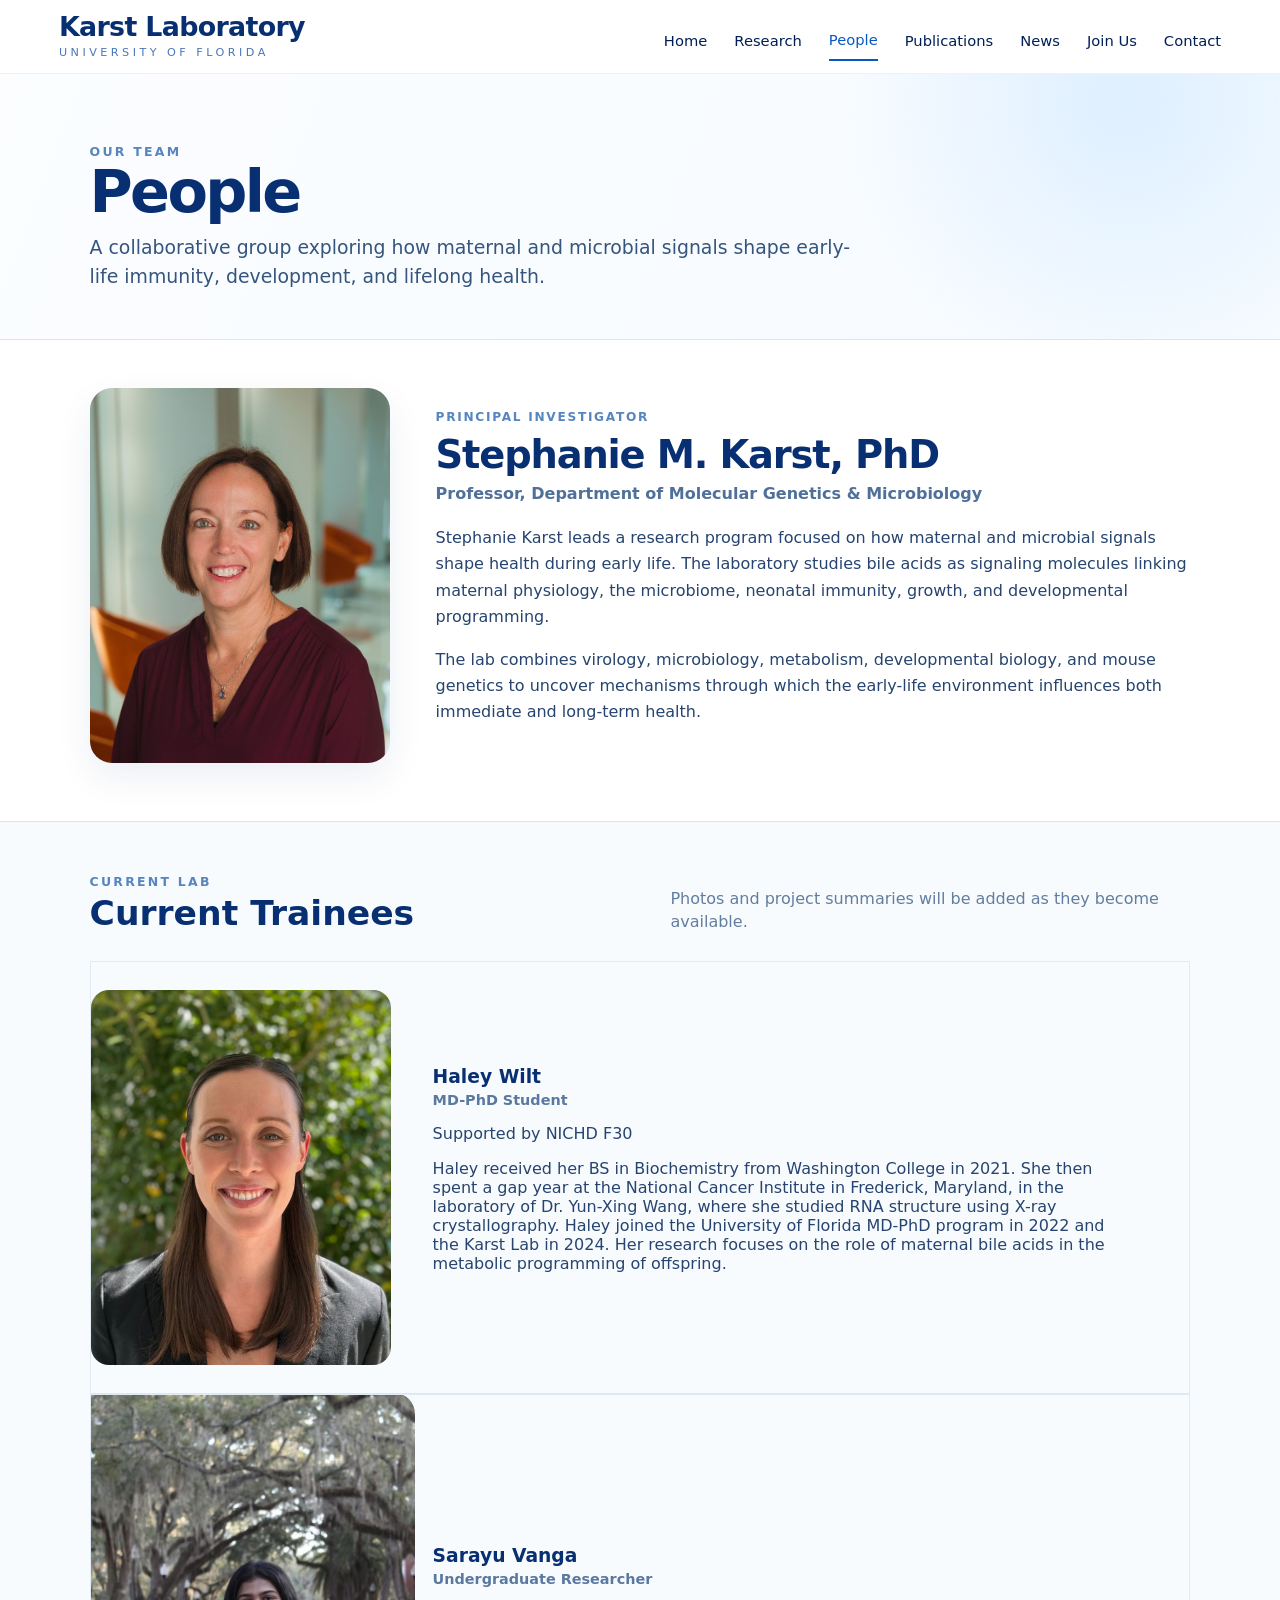
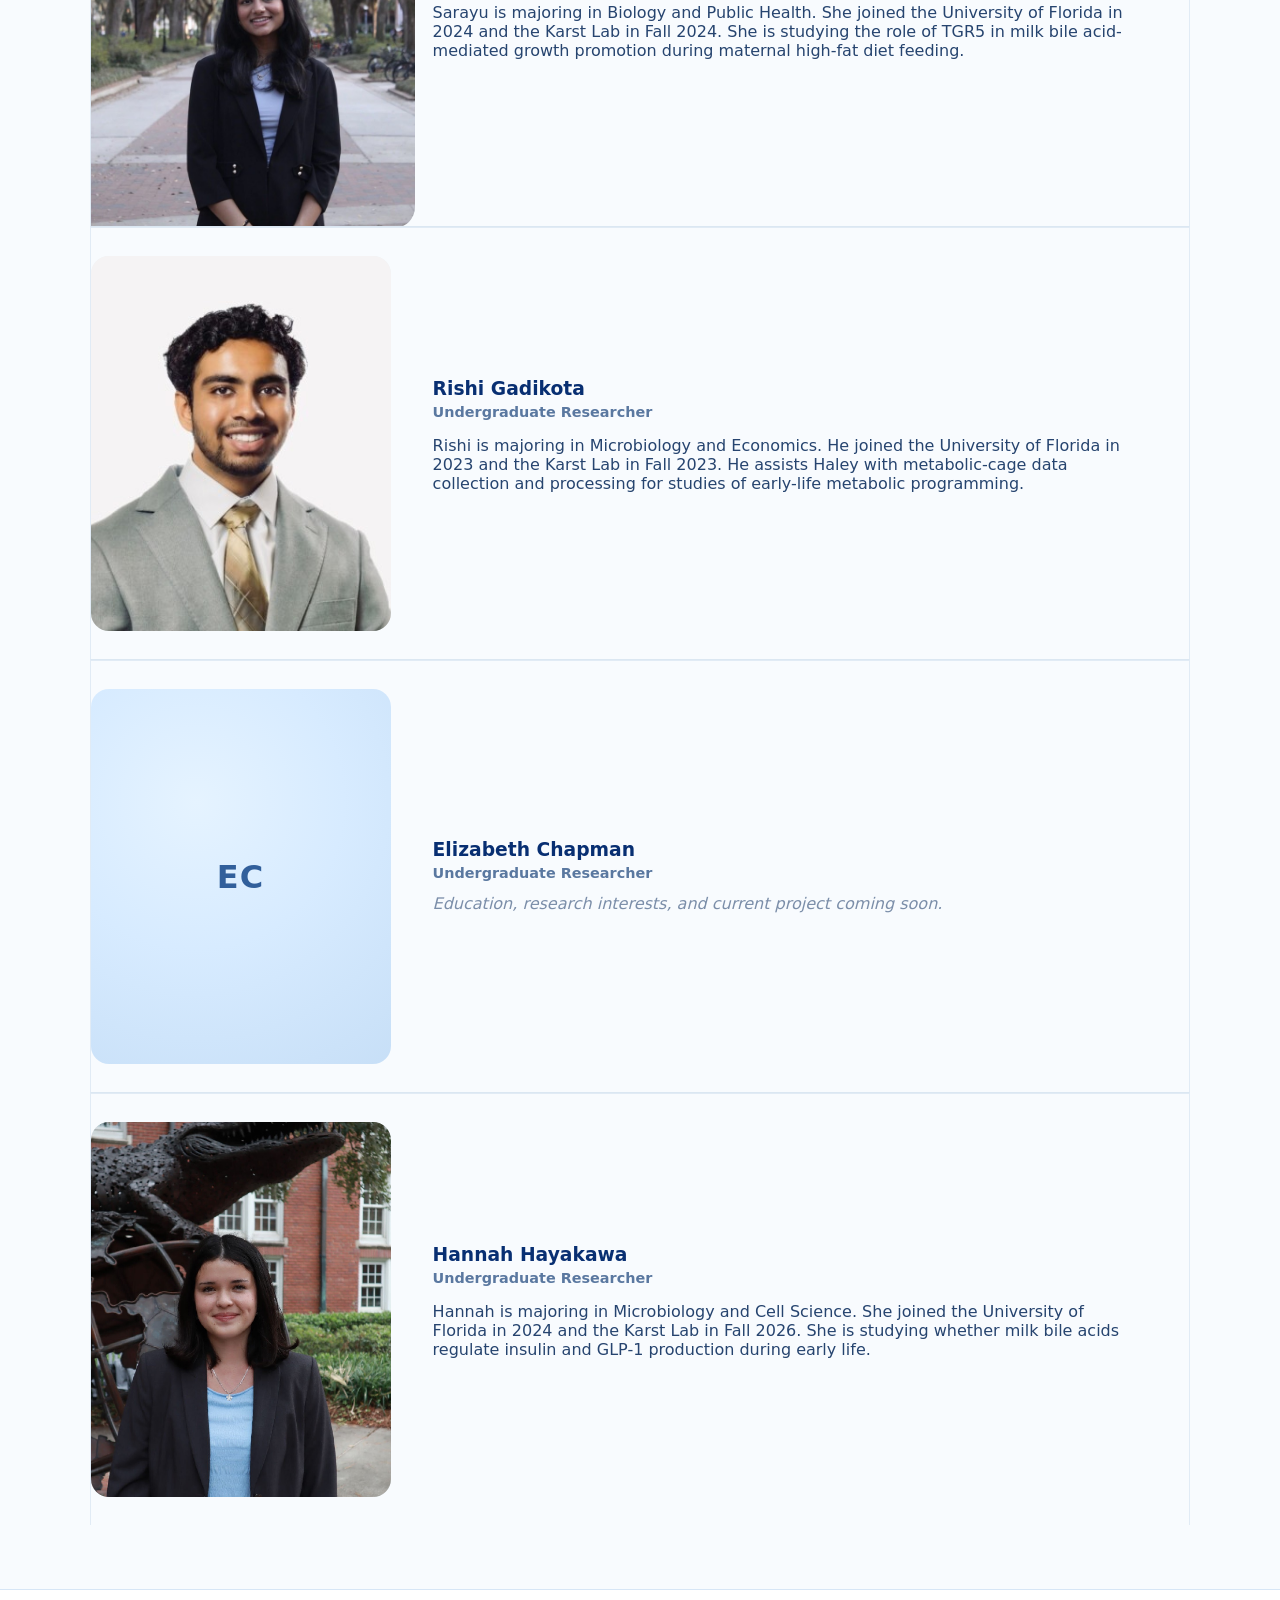
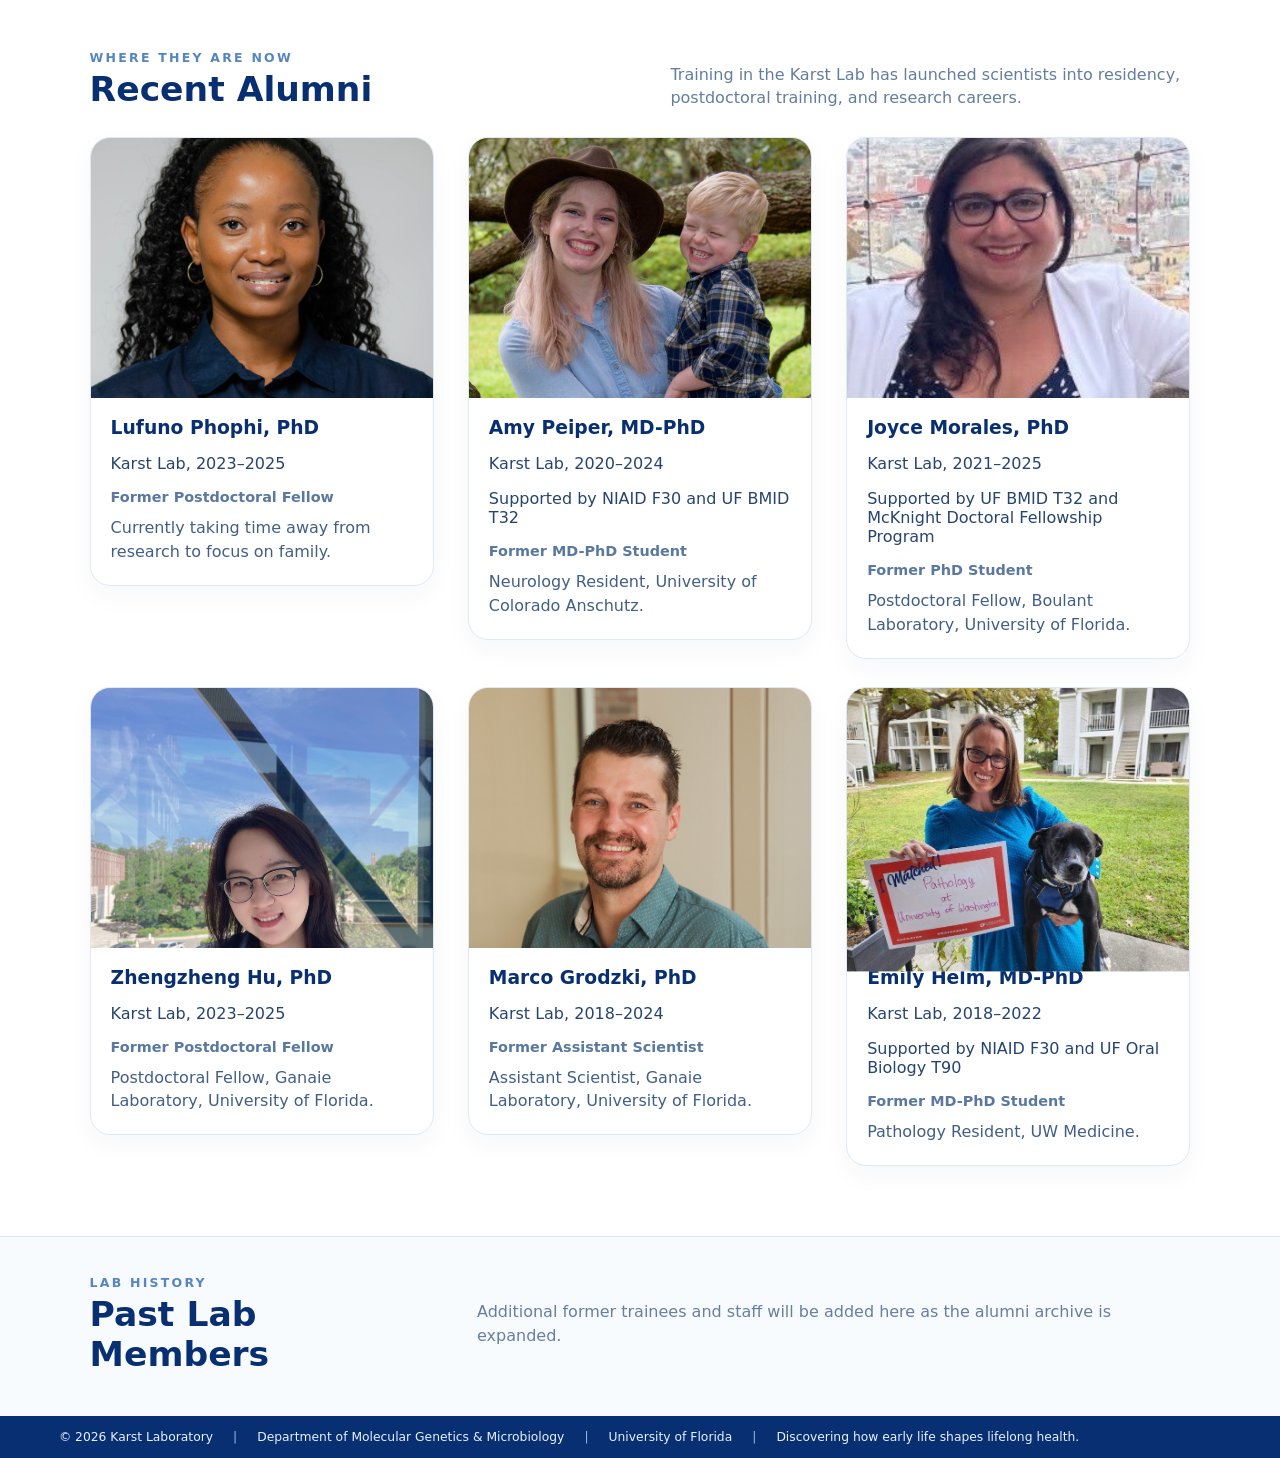
==== commit f851e38d: "Add files via upload" ====
--- a/people.html
+++ b/people.html
@@ -64,6 +64,7 @@
         <div class="person-card-copy">
           <h3>Haley Wilt</h3>
           <p class="person-role">MD-PhD Student</p>
+          <p class="person-support">Supported by NICHD F30</p>
           <p>Haley received her BS in Biochemistry from Washington College in 2021. She then spent a gap year at the National Cancer Institute in Frederick, Maryland, in the laboratory of Dr. Yun-Xing Wang, where she studied RNA structure using X-ray crystallography. Haley joined the University of Florida MD-PhD program in 2022 and the Karst Lab in 2024. Her research focuses on the role of maternal bile acids in the metabolic programming of offspring.</p>
         </div>
       </article>
@@ -120,6 +121,7 @@
         <img src="assets/lufuno-phophi.jpg" alt="Lufuno Phophi">
         <div class="alumni-copy">
           <h3>Lufuno Phophi, PhD</h3>
+          <p class="alumni-years">Karst Lab, 2023–2025</p>
           <p class="person-role">Former Postdoctoral Fellow</p>
           <p>Currently taking time away from research to focus on family.</p>
         </div>
@@ -129,6 +131,8 @@
         <img src="assets/amy-peiper.jpg" alt="Amy Peiper">
         <div class="alumni-copy">
           <h3>Amy Peiper, MD-PhD</h3>
+          <p class="alumni-years">Karst Lab, 2020–2024</p>
+          <p class="alumni-support">Supported by NIAID F30 and UF BMID T32</p>
           <p class="person-role">Former MD-PhD Student</p>
           <p>Neurology Resident, University of Colorado Anschutz.</p>
         </div>
@@ -138,6 +142,8 @@
         <img src="assets/joyce-morales.jpg" alt="Joyce Morales">
         <div class="alumni-copy">
           <h3>Joyce Morales, PhD</h3>
+          <p class="alumni-years">Karst Lab, 2021–2025</p>
+          <p class="alumni-support">Supported by UF BMID T32 and McKnight Doctoral Fellowship Program</p>
           <p class="person-role">Former PhD Student</p>
           <p>Postdoctoral Fellow, Boulant Laboratory, University of Florida.</p>
         </div>
@@ -147,6 +153,7 @@
         <img src="assets/zhengzheng-hu.jpg" alt="Zhengzheng Hu">
         <div class="alumni-copy">
           <h3>Zhengzheng Hu, PhD</h3>
+          <p class="alumni-years">Karst Lab, 2023–2025</p>
           <p class="person-role">Former Postdoctoral Fellow</p>
           <p>Postdoctoral Fellow, Ganaie Laboratory, University of Florida.</p>
         </div>
@@ -156,6 +163,7 @@
         <img src="assets/marco-grodzki.jpg" alt="Marco Grodzki">
         <div class="alumni-copy">
           <h3>Marco Grodzki, PhD</h3>
+          <p class="alumni-years">Karst Lab, 2018–2024</p>
           <p class="person-role">Former Assistant Scientist</p>
           <p>Assistant Scientist, Ganaie Laboratory, University of Florida.</p>
         </div>
@@ -165,6 +173,8 @@
         <img src="assets/emily-helm.jpg" alt="Emily Helm">
         <div class="alumni-copy">
           <h3>Emily Helm, MD-PhD</h3>
+          <p class="alumni-years">Karst Lab, 2018–2022</p>
+          <p class="alumni-support">Supported by NIAID F30 and UF Oral Biology T90</p>
           <p class="person-role">Former MD-PhD Student</p>
           <p>Pathology Resident, UW Medicine.</p>
         </div>
--- a/people-fix.css
+++ b/people-fix.css
@@ -234,3 +234,61 @@
 .people-page .current-grid img[src*="hannah-hayakawa"] {
   object-position: center 24% !important;
 }
+
+
+/* September 2026 portrait framing refinements.
+   These use the original photographs; no faces or people are altered. */
+
+/* Current trainees: keep the single-list format and tighten Sarayu's crop. */
+.people-page img[src*="sarayu"] {
+  object-fit: cover !important;
+  object-position: center 28% !important;
+  transform: scale(1.16);
+}
+
+/* Rishi: slightly tighter portrait framing; background is a neutralized copy only. */
+.people-page img[src*="rishi"] {
+  object-fit: cover !important;
+  object-position: center 22% !important;
+}
+
+/* Recent alumni stay in a 3-column tile grid. */
+.people-page .alumni-grid {
+  display: grid !important;
+  grid-template-columns: repeat(3, minmax(0, 1fr)) !important;
+  gap: 28px 34px !important;
+  align-items: start !important;
+}
+
+/* Move Zhengzheng upward within her existing frame. */
+.people-page .alumni-grid img[src*="zheng"] {
+  object-fit: cover !important;
+  object-position: center 18% !important;
+}
+
+/* Tighter crop for Emily to minimize the buildings behind her. */
+.people-page .alumni-grid img[src*="emily"] {
+  object-fit: cover !important;
+  object-position: 58% 48% !important;
+  transform: scale(1.18);
+}
+
+/* Prevent zoomed images from spilling outside their portrait boxes. */
+.people-page .current-grid article,
+.people-page .person-card,
+.people-page .alumni-grid article,
+.people-page .alumni-card {
+  overflow: hidden;
+}
+
+/* Responsive alumni layout. */
+@media (max-width: 900px) {
+  .people-page .alumni-grid {
+    grid-template-columns: repeat(2, minmax(0, 1fr)) !important;
+  }
+}
+@media (max-width: 600px) {
+  .people-page .alumni-grid {
+    grid-template-columns: 1fr !important;
+  }
+}
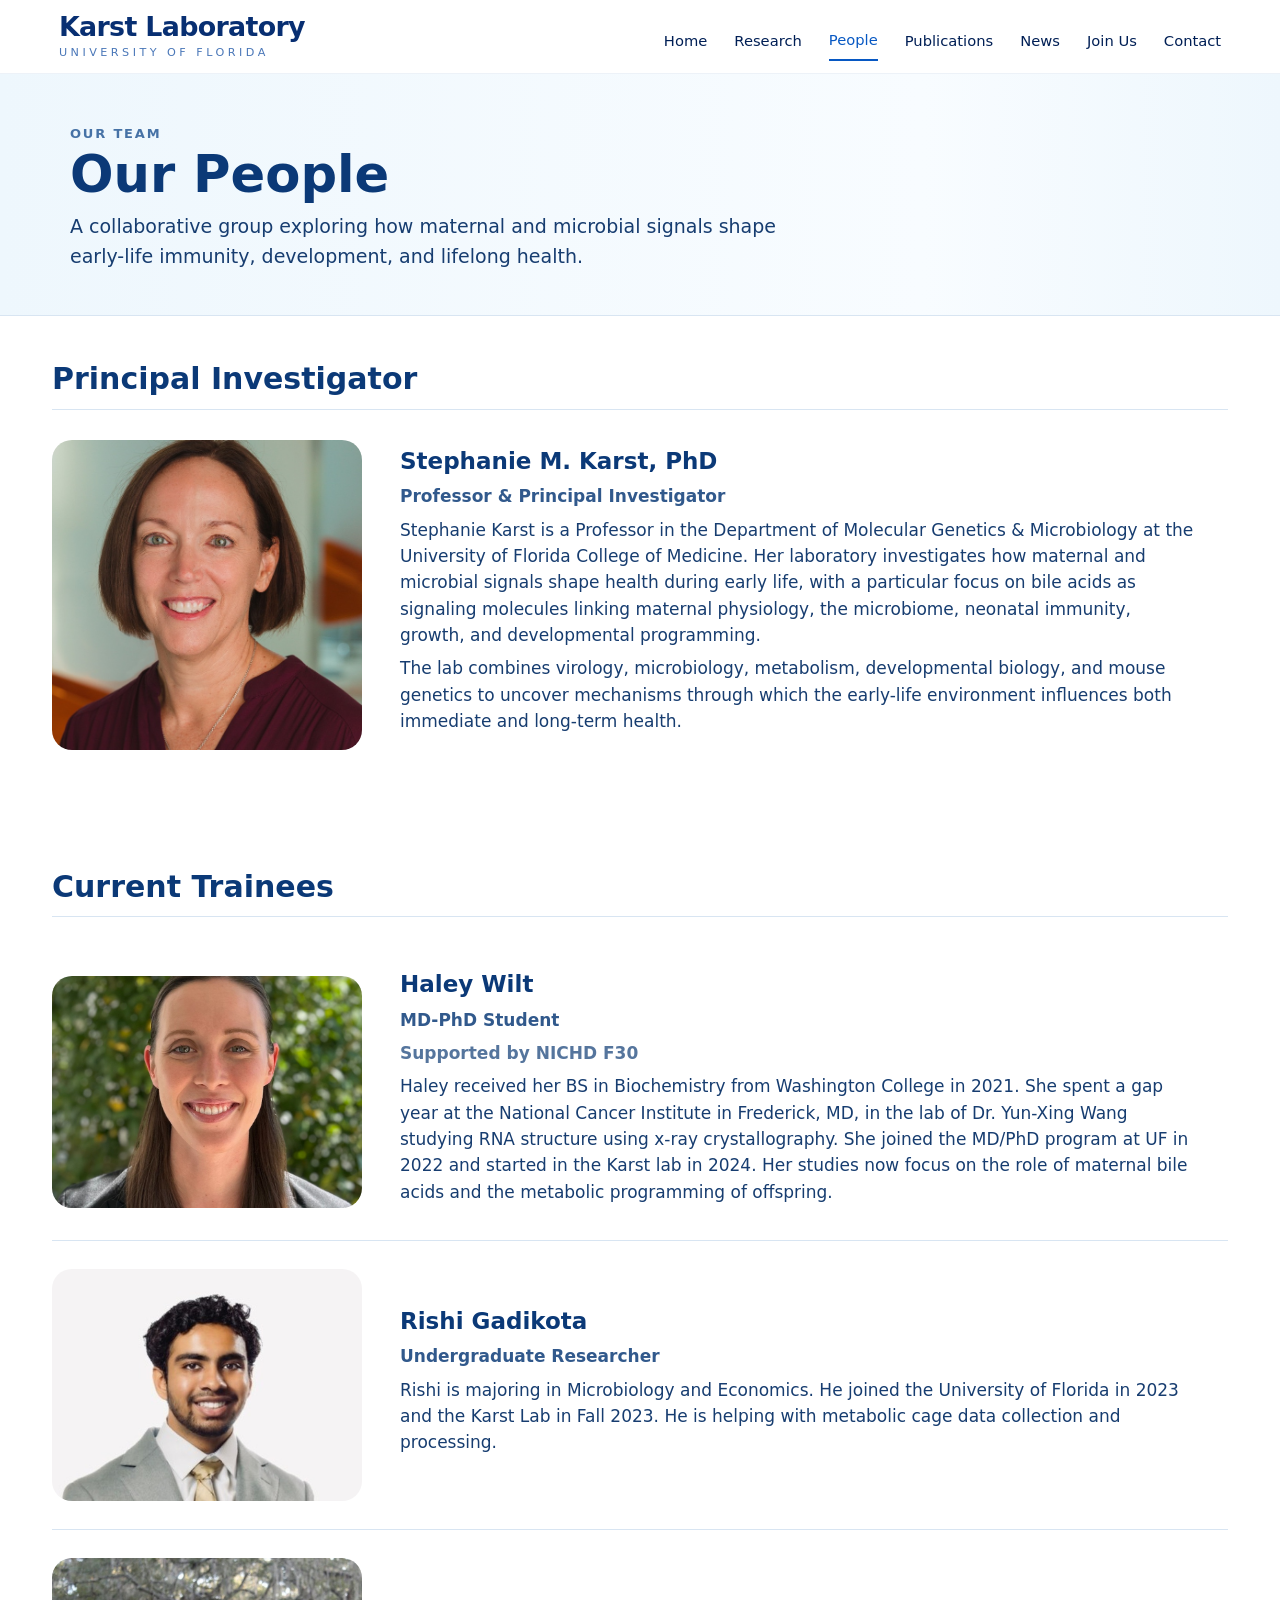
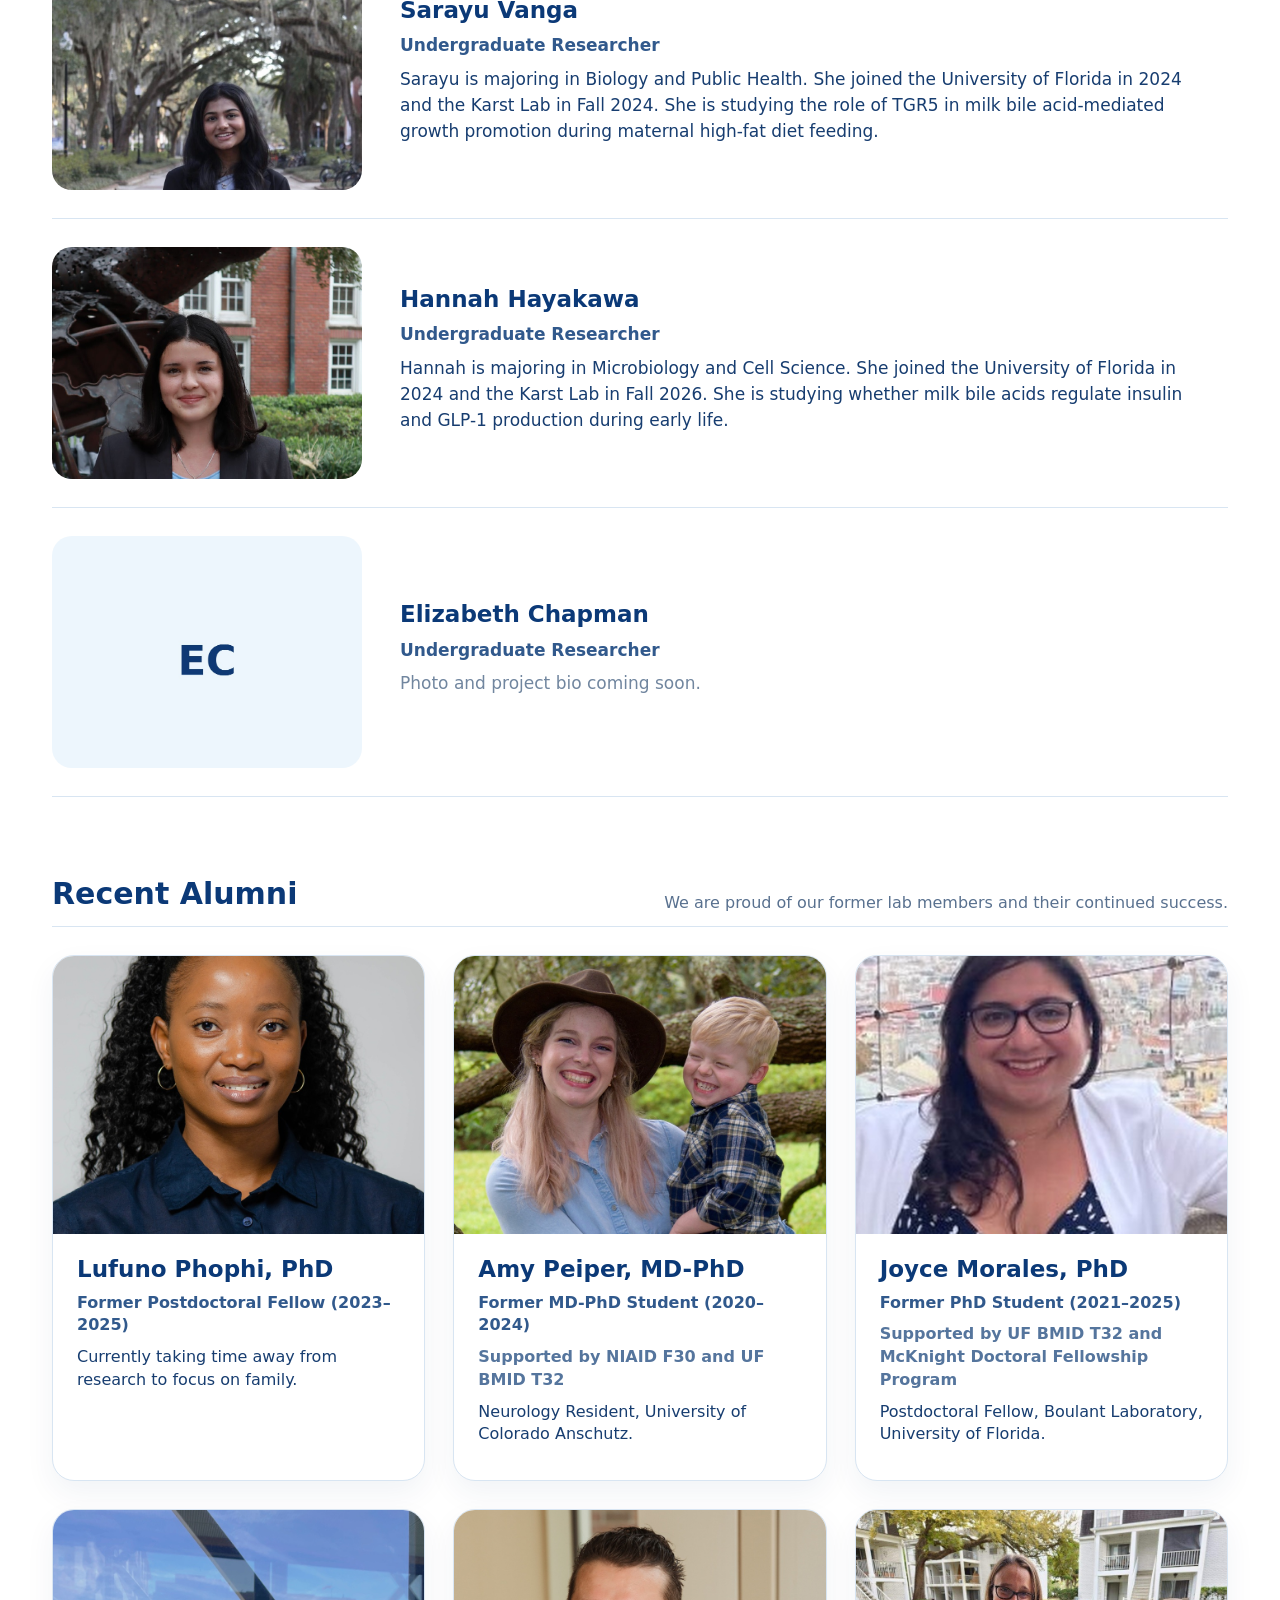
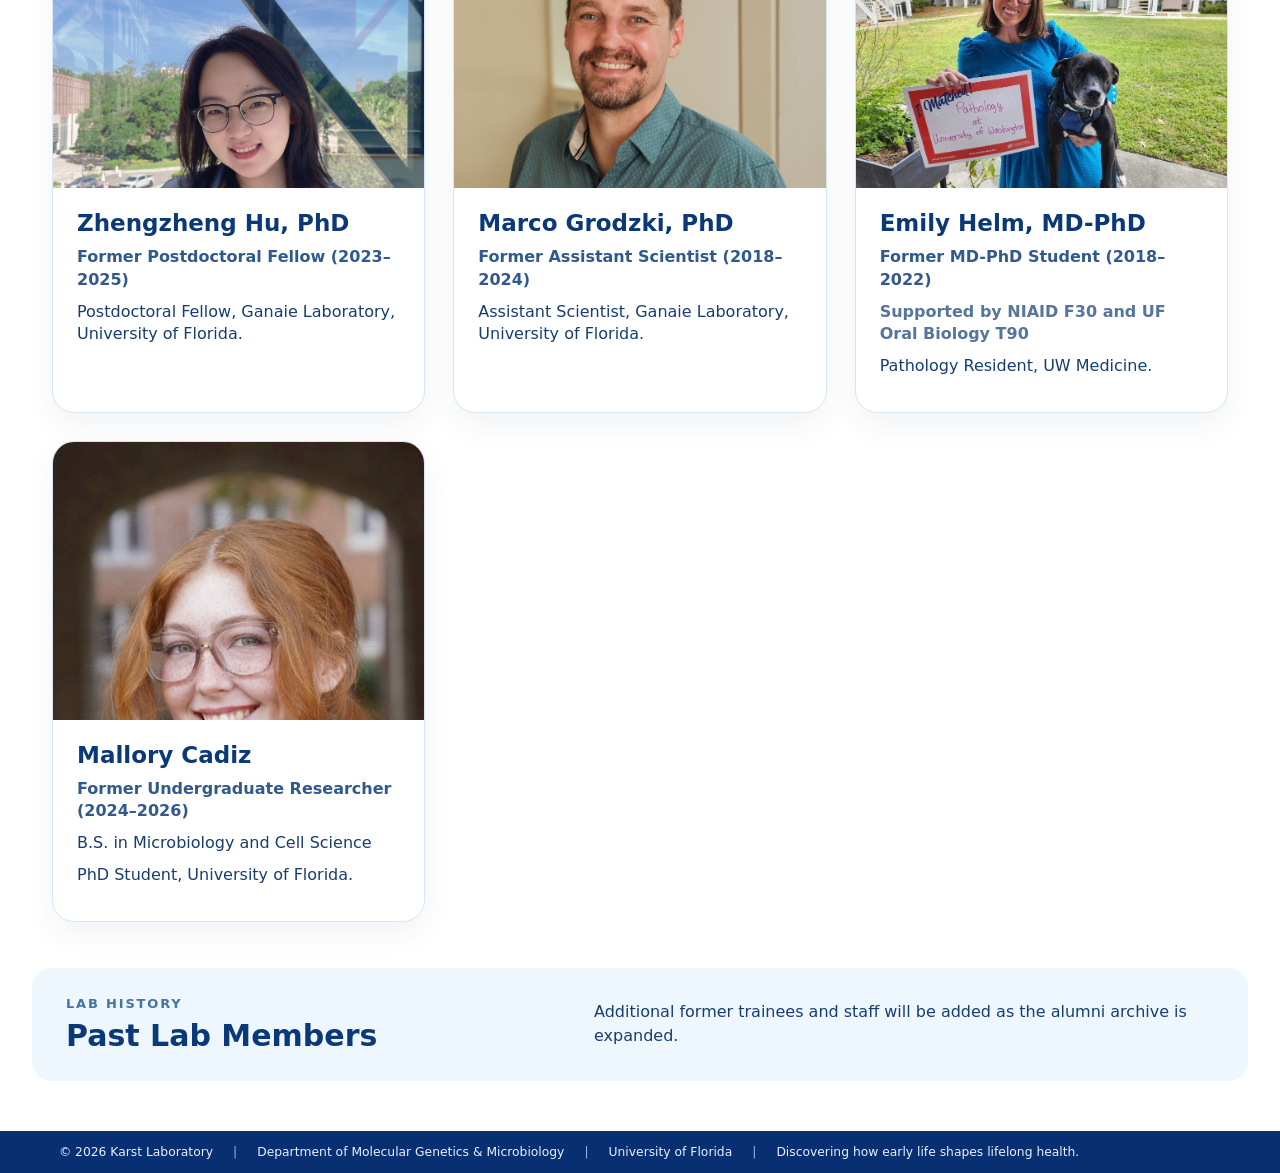
==== commit f43161ef: "Add files via upload" ====
--- a/people.html
+++ b/people.html
@@ -6,16 +6,14 @@
   <title>People | Karst Laboratory</title>
   <meta name="description" content="Meet the current members and alumni of the Karst Laboratory at the University of Florida.">
   <link rel="stylesheet" href="styles.css">
-  <link rel="stylesheet" href="people-fix.css">
+  <link rel="stylesheet" href="people.css">
 </head>
-
 <body>
 <header class="site-header">
   <div class="brand">
     <a href="index.html" class="brand-name">Karst Laboratory</a>
     <div class="brand-subtitle">UNIVERSITY OF FLORIDA</div>
   </div>
-
   <nav aria-label="Main navigation">
     <a href="index.html">Home</a>
     <a href="research.html">Research</a>
@@ -28,92 +26,80 @@
 </header>
 
 <main class="people-page">
-  <section class="people-intro">
+  <section class="people-hero">
     <p class="eyebrow">OUR TEAM</p>
-    <h1>People</h1>
-    <p class="people-lede">A collaborative group exploring how maternal and microbial signals shape early-life immunity, development, and lifelong health.</p>
+    <h1>Our People</h1>
+    <p>A collaborative group exploring how maternal and microbial signals shape early-life immunity, development, and lifelong health.</p>
   </section>
 
-  <section class="pi-section">
-    <article class="pi-card">
-      <div class="pi-photo-wrap">
-        <img src="assets/stephanie-karst.jpg" alt="Stephanie M. Karst">
-      </div>
-      <div class="pi-copy">
-        <p class="role-label">PRINCIPAL INVESTIGATOR</p>
-        <h2>Stephanie M. Karst, PhD</h2>
-        <p class="person-title">Professor, Department of Molecular Genetics &amp; Microbiology</p>
-        <p>Stephanie Karst leads a research program focused on how maternal and microbial signals shape health during early life. The laboratory studies bile acids as signaling molecules linking maternal physiology, the microbiome, neonatal immunity, growth, and developmental programming.</p>
+  <section class="people-section">
+    <h2>Principal Investigator</h2>
+    <article class="current-row pi-row">
+      <img src="assets/stephanie-karst.jpg" alt="Stephanie M. Karst">
+      <div>
+        <h3>Stephanie M. Karst, PhD</h3>
+        <p class="role">Professor &amp; Principal Investigator</p>
+        <p>Stephanie Karst is a Professor in the Department of Molecular Genetics &amp; Microbiology at the University of Florida College of Medicine. Her laboratory investigates how maternal and microbial signals shape health during early life, with a particular focus on bile acids as signaling molecules linking maternal physiology, the microbiome, neonatal immunity, growth, and developmental programming.</p>
         <p>The lab combines virology, microbiology, metabolism, developmental biology, and mouse genetics to uncover mechanisms through which the early-life environment influences both immediate and long-term health.</p>
       </div>
     </article>
   </section>
 
-  <section class="team-section">
-    <div class="section-title-row">
-      <div>
-        <p class="eyebrow">CURRENT LAB</p>
-        <h2>Current Trainees</h2>
-      </div>
-      <p class="section-note">Photos and project summaries will be added as they become available.</p>
-    </div>
-
-    <div class="current-grid">
-      <article class="person-card">
-        <img class="current-member-photo" src="assets/haley-wilt.jpg" alt="Haley Wilt">
-        <div class="person-card-copy">
+  <section class="people-section">
+    <h2>Current Trainees</h2>
+    <div class="current-list">
+      <article class="current-row">
+        <img src="assets/haley-wilt.jpg" alt="Haley Wilt">
+        <div>
           <h3>Haley Wilt</h3>
-          <p class="person-role">MD-PhD Student</p>
-          <p class="person-support">Supported by NICHD F30</p>
-          <p>Haley received her BS in Biochemistry from Washington College in 2021. She then spent a gap year at the National Cancer Institute in Frederick, Maryland, in the laboratory of Dr. Yun-Xing Wang, where she studied RNA structure using X-ray crystallography. Haley joined the University of Florida MD-PhD program in 2022 and the Karst Lab in 2024. Her research focuses on the role of maternal bile acids in the metabolic programming of offspring.</p>
+          <p class="role">MD-PhD Student</p>
+          <p class="support">Supported by NICHD F30</p>
+          <p>Haley received her BS in Biochemistry from Washington College in 2021. She spent a gap year at the National Cancer Institute in Frederick, MD, in the lab of Dr. Yun-Xing Wang studying RNA structure using x-ray crystallography. She joined the MD/PhD program at UF in 2022 and started in the Karst lab in 2024. Her studies now focus on the role of maternal bile acids and the metabolic programming of offspring.</p>
         </div>
       </article>
 
-      <article class="person-card">
-        <img class="current-member-photo" src="assets/sarayu-vanga.jpg" alt="Sarayu Vanga">
-        <div class="person-card-copy">
+      <article class="current-row">
+        <img src="assets/rishi-gadikota.jpg" alt="Rishi Gadikota">
+        <div>
+          <h3>Rishi Gadikota</h3>
+          <p class="role">Undergraduate Researcher</p>
+          <p>Rishi is majoring in Microbiology and Economics. He joined the University of Florida in 2023 and the Karst Lab in Fall 2023. He is helping with metabolic cage data collection and processing.</p>
+        </div>
+      </article>
+
+      <article class="current-row">
+        <img src="assets/sarayu-vanga.jpg" alt="Sarayu Vanga">
+        <div>
           <h3>Sarayu Vanga</h3>
-          <p class="person-role">Undergraduate Researcher</p>
+          <p class="role">Undergraduate Researcher</p>
           <p>Sarayu is majoring in Biology and Public Health. She joined the University of Florida in 2024 and the Karst Lab in Fall 2024. She is studying the role of TGR5 in milk bile acid-mediated growth promotion during maternal high-fat diet feeding.</p>
         </div>
       </article>
 
-      <article class="person-card">
-        <img class="current-member-photo" src="assets/rishi-gadikota.jpg" alt="Rishi Gadikota">
-        <div class="person-card-copy">
-          <h3>Rishi Gadikota</h3>
-          <p class="person-role">Undergraduate Researcher</p>
-          <p>Rishi is majoring in Microbiology and Economics. He joined the University of Florida in 2023 and the Karst Lab in Fall 2023. He assists Haley with metabolic-cage data collection and processing for studies of early-life metabolic programming.</p>
+      <article class="current-row">
+        <img src="assets/hannah-hayakawa.jpg" alt="Hannah Hayakawa">
+        <div>
+          <h3>Hannah Hayakawa</h3>
+          <p class="role">Undergraduate Researcher</p>
+          <p>Hannah is majoring in Microbiology and Cell Science. She joined the University of Florida in 2024 and the Karst Lab in Fall 2026. She is studying whether milk bile acids regulate insulin and GLP-1 production during early life.</p>
         </div>
       </article>
 
-      <article class="person-card">
-        <div class="placeholder-photo"><span>EC</span></div>
-        <div class="person-card-copy">
+      <article class="current-row">
+        <img src="assets/elizabeth-chapman.jpg" alt="Placeholder for Elizabeth Chapman">
+        <div>
           <h3>Elizabeth Chapman</h3>
-          <p class="person-role">Undergraduate Researcher</p>
-          <p class="placeholder-copy">Education, research interests, and current project coming soon.</p>
-        </div>
-      </article>
-
-      <article class="person-card">
-        <img class="current-member-photo" src="assets/hannah-hayakawa.jpg" alt="Hannah Hayakawa">
-        <div class="person-card-copy">
-          <h3>Hannah Hayakawa</h3>
-          <p class="person-role">Undergraduate Researcher</p>
-          <p>Hannah is majoring in Microbiology and Cell Science. She joined the University of Florida in 2024 and the Karst Lab in Fall 2026. She is studying whether milk bile acids regulate insulin and GLP-1 production during early life.</p>
+          <p class="role">Undergraduate Researcher</p>
+          <p class="placeholder-copy">Photo and project bio coming soon.</p>
         </div>
       </article>
     </div>
   </section>
 
-  <section class="alumni-section">
-    <div class="section-title-row alumni-heading">
-      <div>
-        <p class="eyebrow">WHERE THEY ARE NOW</p>
-        <h2>Recent Alumni</h2>
-      </div>
-      <p class="section-note">Training in the Karst Lab has launched scientists into residency, postdoctoral training, and research careers.</p>
+  <section class="people-section alumni-section">
+    <div class="alumni-title">
+      <h2>Recent Alumni</h2>
+      <p>We are proud of our former lab members and their continued success.</p>
     </div>
 
     <div class="alumni-grid">
@@ -121,8 +107,7 @@
         <img src="assets/lufuno-phophi.jpg" alt="Lufuno Phophi">
         <div class="alumni-copy">
           <h3>Lufuno Phophi, PhD</h3>
-          <p class="alumni-years">Karst Lab, 2023–2025</p>
-          <p class="person-role">Former Postdoctoral Fellow</p>
+          <p class="role">Former Postdoctoral Fellow (2023–2025)</p>
           <p>Currently taking time away from research to focus on family.</p>
         </div>
       </article>
@@ -131,9 +116,8 @@
         <img src="assets/amy-peiper.jpg" alt="Amy Peiper">
         <div class="alumni-copy">
           <h3>Amy Peiper, MD-PhD</h3>
-          <p class="alumni-years">Karst Lab, 2020–2024</p>
-          <p class="alumni-support">Supported by NIAID F30 and UF BMID T32</p>
-          <p class="person-role">Former MD-PhD Student</p>
+          <p class="role">Former MD-PhD Student (2020–2024)</p>
+          <p class="support">Supported by NIAID F30 and UF BMID T32</p>
           <p>Neurology Resident, University of Colorado Anschutz.</p>
         </div>
       </article>
@@ -142,9 +126,8 @@
         <img src="assets/joyce-morales.jpg" alt="Joyce Morales">
         <div class="alumni-copy">
           <h3>Joyce Morales, PhD</h3>
-          <p class="alumni-years">Karst Lab, 2021–2025</p>
-          <p class="alumni-support">Supported by UF BMID T32 and McKnight Doctoral Fellowship Program</p>
-          <p class="person-role">Former PhD Student</p>
+          <p class="role">Former PhD Student (2021–2025)</p>
+          <p class="support">Supported by UF BMID T32 and McKnight Doctoral Fellowship Program</p>
           <p>Postdoctoral Fellow, Boulant Laboratory, University of Florida.</p>
         </div>
       </article>
@@ -153,8 +136,7 @@
         <img src="assets/zhengzheng-hu.jpg" alt="Zhengzheng Hu">
         <div class="alumni-copy">
           <h3>Zhengzheng Hu, PhD</h3>
-          <p class="alumni-years">Karst Lab, 2023–2025</p>
-          <p class="person-role">Former Postdoctoral Fellow</p>
+          <p class="role">Former Postdoctoral Fellow (2023–2025)</p>
           <p>Postdoctoral Fellow, Ganaie Laboratory, University of Florida.</p>
         </div>
       </article>
@@ -163,8 +145,7 @@
         <img src="assets/marco-grodzki.jpg" alt="Marco Grodzki">
         <div class="alumni-copy">
           <h3>Marco Grodzki, PhD</h3>
-          <p class="alumni-years">Karst Lab, 2018–2024</p>
-          <p class="person-role">Former Assistant Scientist</p>
+          <p class="role">Former Assistant Scientist (2018–2024)</p>
           <p>Assistant Scientist, Ganaie Laboratory, University of Florida.</p>
         </div>
       </article>
@@ -173,10 +154,19 @@
         <img src="assets/emily-helm.jpg" alt="Emily Helm">
         <div class="alumni-copy">
           <h3>Emily Helm, MD-PhD</h3>
-          <p class="alumni-years">Karst Lab, 2018–2022</p>
-          <p class="alumni-support">Supported by NIAID F30 and UF Oral Biology T90</p>
-          <p class="person-role">Former MD-PhD Student</p>
+          <p class="role">Former MD-PhD Student (2018–2022)</p>
+          <p class="support">Supported by NIAID F30 and UF Oral Biology T90</p>
           <p>Pathology Resident, UW Medicine.</p>
+        </div>
+      </article>
+
+      <article class="alumni-card">
+        <img src="assets/mallory-cadiz.jpg" alt="Mallory Cadiz">
+        <div class="alumni-copy">
+          <h3>Mallory Cadiz</h3>
+          <p class="role">Former Undergraduate Researcher (2024–2026)</p>
+          <p>B.S. in Microbiology and Cell Science</p>
+          <p>PhD Student, University of Florida.</p>
         </div>
       </article>
     </div>
@@ -187,7 +177,7 @@
       <p class="eyebrow">LAB HISTORY</p>
       <h2>Past Lab Members</h2>
     </div>
-    <p>Additional former trainees and staff will be added here as the alumni archive is expanded.</p>
+    <p>Additional former trainees and staff will be added as the alumni archive is expanded.</p>
   </section>
 </main>
 
--- a/styles.css
+++ b/styles.css
@@ -465,324 +465,3 @@
     height:58px !important;
   }
 }
-
-/* Final research-area icon fix: show each complete circular visual */
-.research-grid .icon.image-icon{
-  width:76px !important;
-  height:76px !important;
-  min-width:76px !important;
-  flex:0 0 76px !important;
-  padding:0 !important;
-  margin:0 !important;
-  overflow:visible !important;
-  background:transparent !important;
-  border-radius:50% !important;
-}
-.research-grid .icon.image-icon img{
-  width:76px !important;
-  height:76px !important;
-  max-width:none !important;
-  object-fit:contain !important;
-  object-position:center center !important;
-  display:block !important;
-  border-radius:50% !important;
-}
-
-@media (max-width:650px){
-  .research-grid .icon.image-icon{
-    width:62px !important;
-    height:62px !important;
-    min-width:62px !important;
-    flex-basis:62px !important;
-  }
-  .research-grid .icon.image-icon img{
-    width:62px !important;
-    height:62px !important;
-  }
-}
-
-/* Cache-busted developmental-programming icon */
-.research-card:nth-child(3) .icon.image-icon{
-  overflow:visible !important;
-}
-.research-card:nth-child(3) .icon.image-icon img{
-  width:72px !important;
-  height:72px !important;
-  object-fit:contain !important;
-  object-position:center center !important;
-  overflow:visible !important;
-}
-
-
-/* =========================
-   PEOPLE PAGE
-   ========================= */
-.people-page{
-  background:#fff;
-}
-.people-intro{
-  padding:70px 7vw 48px;
-  background:
-    radial-gradient(circle at 88% 10%, rgba(216,236,255,.8), transparent 25%),
-    linear-gradient(110deg,#fbfdff 0%,#f6fbff 100%);
-  border-bottom:1px solid var(--line);
-}
-.people-intro h1{
-  margin:5px 0 13px;
-  color:var(--navy);
-  font-size:clamp(2.8rem,4.6vw,5rem);
-  letter-spacing:-.045em;
-  line-height:.95;
-}
-.eyebrow{
-  margin:0;
-  color:#5685bf;
-  font-size:.78rem;
-  font-weight:750;
-  letter-spacing:.18em;
-}
-.people-lede{
-  max-width:780px;
-  margin:0;
-  font-size:1.18rem;
-  line-height:1.55;
-  color:#35557e;
-}
-.pi-section,
-.team-section,
-.alumni-section,
-.past-members{
-  padding-left:7vw;
-  padding-right:7vw;
-}
-.pi-section{
-  padding-top:48px;
-  padding-bottom:58px;
-}
-.pi-card{
-  max-width:1180px;
-  display:grid;
-  grid-template-columns:minmax(260px,340px) 1fr;
-  gap:46px;
-  align-items:center;
-  margin:0 auto;
-}
-.pi-photo-wrap{
-  aspect-ratio:4 / 5;
-  border-radius:24px;
-  overflow:hidden;
-  background:#eef5fb;
-  box-shadow:0 14px 35px rgba(8,47,114,.08);
-}
-.pi-photo-wrap img{
-  width:100%;
-  height:100%;
-  object-fit:cover;
-  object-position:center 25%;
-  display:block;
-}
-.role-label{
-  margin:0 0 8px;
-  color:#5685bf;
-  font-size:.76rem;
-  font-weight:750;
-  letter-spacing:.14em;
-}
-.pi-copy h2{
-  margin:0;
-  color:var(--navy);
-  font-size:clamp(2rem,3vw,3.1rem);
-  letter-spacing:-.03em;
-}
-.person-title{
-  margin:7px 0 22px;
-  color:#50709a;
-  font-weight:650;
-}
-.pi-copy p:not(.role-label):not(.person-title){
-  max-width:760px;
-  font-size:1rem;
-  line-height:1.65;
-}
-.team-section{
-  padding-top:52px;
-  padding-bottom:64px;
-  background:#f8fbfe;
-  border-top:1px solid var(--line);
-  border-bottom:1px solid var(--line);
-}
-.section-title-row{
-  display:flex;
-  justify-content:space-between;
-  gap:34px;
-  align-items:end;
-  max-width:1180px;
-  margin:0 auto 28px;
-}
-.section-title-row h2,
-.past-members h2{
-  margin:4px 0 0;
-  color:var(--navy);
-  font-size:clamp(1.9rem,2.7vw,2.7rem);
-}
-.section-note{
-  max-width:520px;
-  margin:0;
-  color:#637d9e;
-  line-height:1.45;
-}
-.current-grid{
-  max-width:1180px;
-  margin:0 auto;
-  display:grid;
-  grid-template-columns:repeat(2, minmax(0,1fr));
-  gap:20px;
-}
-.person-card{
-  display:grid;
-  grid-template-columns:132px 1fr;
-  gap:22px;
-  min-height:165px;
-  padding:18px;
-  border:1px solid #e1ebf5;
-  border-radius:18px;
-  background:#fff;
-  box-shadow:0 8px 22px rgba(8,47,114,.035);
-}
-.placeholder-photo{
-  width:132px;
-  height:132px;
-  border-radius:16px;
-  display:flex;
-  align-items:center;
-  justify-content:center;
-  background:
-    radial-gradient(circle at 35% 30%,#e5f3ff 0,#d7ebff 45%,#c7dff7 100%);
-  color:#315f9b;
-  font-size:2rem;
-  font-weight:750;
-  letter-spacing:.04em;
-}
-.person-card-copy{
-  align-self:center;
-}
-.person-card h3,
-.alumni-card h3{
-  margin:0 0 5px;
-  color:var(--navy);
-}
-.person-role{
-  margin:0 0 11px;
-  color:#5a78a0;
-  font-weight:650;
-  font-size:.9rem;
-}
-.placeholder-copy{
-  margin:0;
-  color:#7b8ea9;
-  line-height:1.45;
-  font-style:italic;
-}
-.alumni-section{
-  padding-top:60px;
-  padding-bottom:70px;
-}
-.alumni-grid{
-  max-width:1180px;
-  margin:0 auto;
-  display:grid;
-  grid-template-columns:repeat(3,minmax(0,1fr));
-  gap:26px;
-}
-.alumni-card{
-  overflow:hidden;
-  border:1px solid #e0e9f2;
-  border-radius:20px;
-  background:#fff;
-  box-shadow:0 10px 26px rgba(8,47,114,.04);
-}
-.alumni-card img{
-  width:100%;
-  height:290px;
-  object-fit:cover;
-  object-position:center 25%;
-  display:block;
-  background:#eef4f8;
-}
-.alumni-copy{
-  padding:19px 20px 22px;
-}
-.alumni-copy p:last-child{
-  margin:0;
-  color:#415f86;
-  line-height:1.45;
-}
-.past-members{
-  display:flex;
-  justify-content:space-between;
-  gap:34px;
-  align-items:center;
-  padding-top:38px;
-  padding-bottom:42px;
-  background:#f8fbfe;
-  border-top:1px solid var(--line);
-}
-.past-members > *{
-  max-width:760px;
-}
-.past-members p:last-child{
-  color:#667e9f;
-  line-height:1.5;
-}
-
-@media (max-width:950px){
-  .pi-card{
-    grid-template-columns:260px 1fr;
-    gap:30px;
-  }
-  .alumni-grid{
-    grid-template-columns:repeat(2,minmax(0,1fr));
-  }
-}
-@media (max-width:760px){
-  .section-title-row,
-  .past-members{
-    align-items:flex-start;
-    flex-direction:column;
-  }
-  .pi-card{
-    grid-template-columns:1fr;
-  }
-  .pi-photo-wrap{
-    max-width:330px;
-  }
-  .current-grid{
-    grid-template-columns:1fr;
-  }
-}
-@media (max-width:560px){
-  .people-intro,
-  .pi-section,
-  .team-section,
-  .alumni-section,
-  .past-members{
-    padding-left:5vw;
-    padding-right:5vw;
-  }
-  .person-card{
-    grid-template-columns:92px 1fr;
-    gap:15px;
-  }
-  .placeholder-photo{
-    width:92px;
-    height:92px;
-    border-radius:14px;
-    font-size:1.45rem;
-  }
-  .alumni-grid{
-    grid-template-columns:1fr;
-  }
-  .alumni-card img{
-    height:320px;
-  }
-}
--- a/people.css
+++ b/people.css
@@ -0,0 +1,180 @@
+
+/* CLEAN PEOPLE PAGE — replaces all previous people-fix.css files.
+   Images are pre-cropped assets; CSS does not zoom or reposition individual people. */
+
+:root {
+  --people-blue: #0b3977;
+  --people-mid: #31598c;
+  --people-line: #d8e5f2;
+  --people-pale: #eef7fd;
+  --people-text: #173d70;
+}
+
+.people-page { color: var(--people-text); }
+
+.people-hero {
+  padding: 52px max(5vw, 70px) 44px;
+  background: linear-gradient(90deg, #eef7fd 0%, #f8fcff 72%, #eef7fd 100%);
+  border-bottom: 1px solid var(--people-line);
+}
+.people-hero .eyebrow, .past-members .eyebrow {
+  margin: 0 0 8px;
+  font-size: 13px;
+  font-weight: 800;
+  letter-spacing: .14em;
+  color: #4672a6;
+}
+.people-hero h1 {
+  margin: 0 0 12px;
+  color: var(--people-blue);
+  font-size: clamp(40px, 4vw, 62px);
+  line-height: 1;
+}
+.people-hero > p:last-child {
+  max-width: 760px;
+  margin: 0;
+  font-size: 19px;
+  line-height: 1.55;
+}
+
+.people-section {
+  max-width: 1320px;
+  margin: 0 auto;
+  padding: 46px 52px;
+}
+.people-section > h2,
+.alumni-title h2,
+.past-members h2 {
+  margin: 0 0 26px;
+  color: var(--people-blue);
+  font-size: 30px;
+  line-height: 1.15;
+}
+.people-section > h2 {
+  padding-bottom: 12px;
+  border-bottom: 1px solid var(--people-line);
+}
+
+.current-list { display: grid; gap: 0; }
+.current-row {
+  display: grid;
+  grid-template-columns: 310px minmax(0, 1fr);
+  gap: 38px;
+  align-items: center;
+  padding: 28px 0;
+  border-bottom: 1px solid var(--people-line);
+}
+.current-row img {
+  width: 310px;
+  height: 232px;
+  display: block;
+  object-fit: cover;
+  border-radius: 20px;
+}
+.pi-row {
+  padding-top: 4px;
+  border-bottom: 0;
+}
+.pi-row img {
+  width: 310px;
+  height: 310px;
+}
+.current-row h3, .alumni-card h3 {
+  margin: 0 0 8px;
+  color: var(--people-blue);
+  font-size: 23px;
+  line-height: 1.2;
+}
+.current-row p {
+  max-width: 800px;
+  margin: 7px 0;
+  font-size: 17px;
+  line-height: 1.55;
+}
+.role {
+  color: var(--people-mid);
+  font-weight: 750;
+}
+.support {
+  color: #55759d;
+  font-weight: 650;
+}
+.placeholder-copy { color: #71869f; }
+
+.alumni-section { padding-top: 34px; }
+.alumni-title {
+  display: flex;
+  justify-content: space-between;
+  align-items: end;
+  gap: 24px;
+  padding-bottom: 14px;
+  margin-bottom: 28px;
+  border-bottom: 1px solid var(--people-line);
+}
+.alumni-title h2 { margin: 0; }
+.alumni-title p { margin: 0; color: #59718f; }
+
+.alumni-grid {
+  display: grid;
+  grid-template-columns: repeat(3, minmax(0, 1fr));
+  gap: 28px;
+  align-items: stretch;
+}
+.alumni-card {
+  overflow: hidden;
+  border: 1px solid var(--people-line);
+  border-radius: 22px;
+  background: #fff;
+  box-shadow: 0 12px 30px rgba(17, 57, 104, .06);
+}
+.alumni-card img {
+  /* All source files are already exactly 4:3. No person-specific CSS. */
+  width: 100%;
+  aspect-ratio: 4 / 3;
+  display: block;
+  object-fit: cover;
+}
+.alumni-copy {
+  padding: 22px 24px 25px;
+}
+.alumni-copy p {
+  margin: 9px 0;
+  font-size: 16px;
+  line-height: 1.42;
+}
+.alumni-copy .role { margin-top: 4px; }
+
+.past-members {
+  max-width: 1216px;
+  margin: 0 auto 50px;
+  padding: 28px 34px;
+  display: flex;
+  justify-content: space-between;
+  gap: 30px;
+  align-items: center;
+  border-radius: 20px;
+  background: var(--people-pale);
+}
+.past-members h2 { margin: 0; }
+.past-members > p { max-width: 620px; margin: 0; line-height: 1.5; }
+
+@media (max-width: 900px) {
+  .people-section { padding: 36px 24px; }
+  .people-hero { padding: 40px 24px; }
+  .current-row { grid-template-columns: 220px 1fr; gap: 24px; }
+  .current-row img { width: 220px; height: 165px; }
+  .pi-row img { width: 220px; height: 220px; }
+  .alumni-grid { grid-template-columns: repeat(2, minmax(0, 1fr)); }
+}
+@media (max-width: 620px) {
+  .current-row { grid-template-columns: 1fr; }
+  .current-row img, .pi-row img {
+    width: 100%;
+    height: auto;
+    aspect-ratio: 4 / 3;
+  }
+  .alumni-grid { grid-template-columns: 1fr; }
+  .alumni-title, .past-members { display: block; }
+  .alumni-title p { margin-top: 8px; }
+  .past-members > p { margin-top: 14px; }
+}
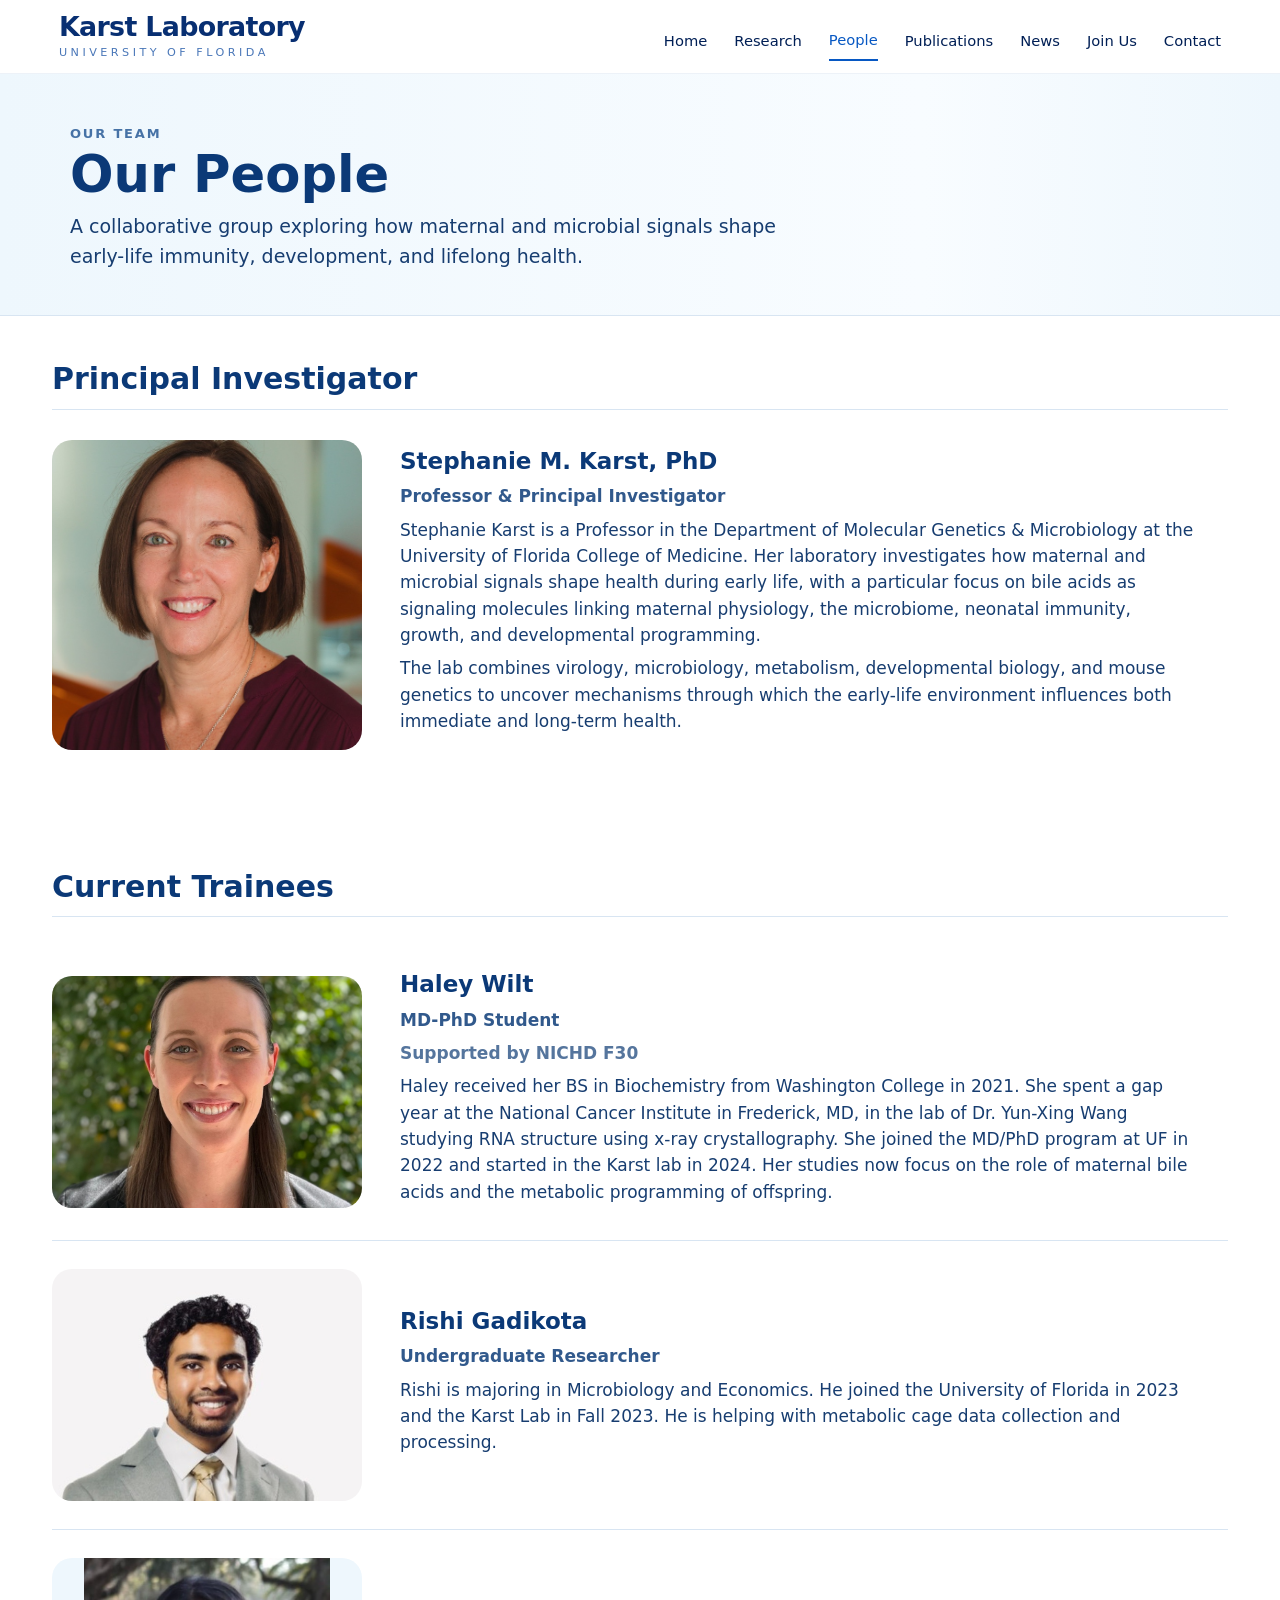
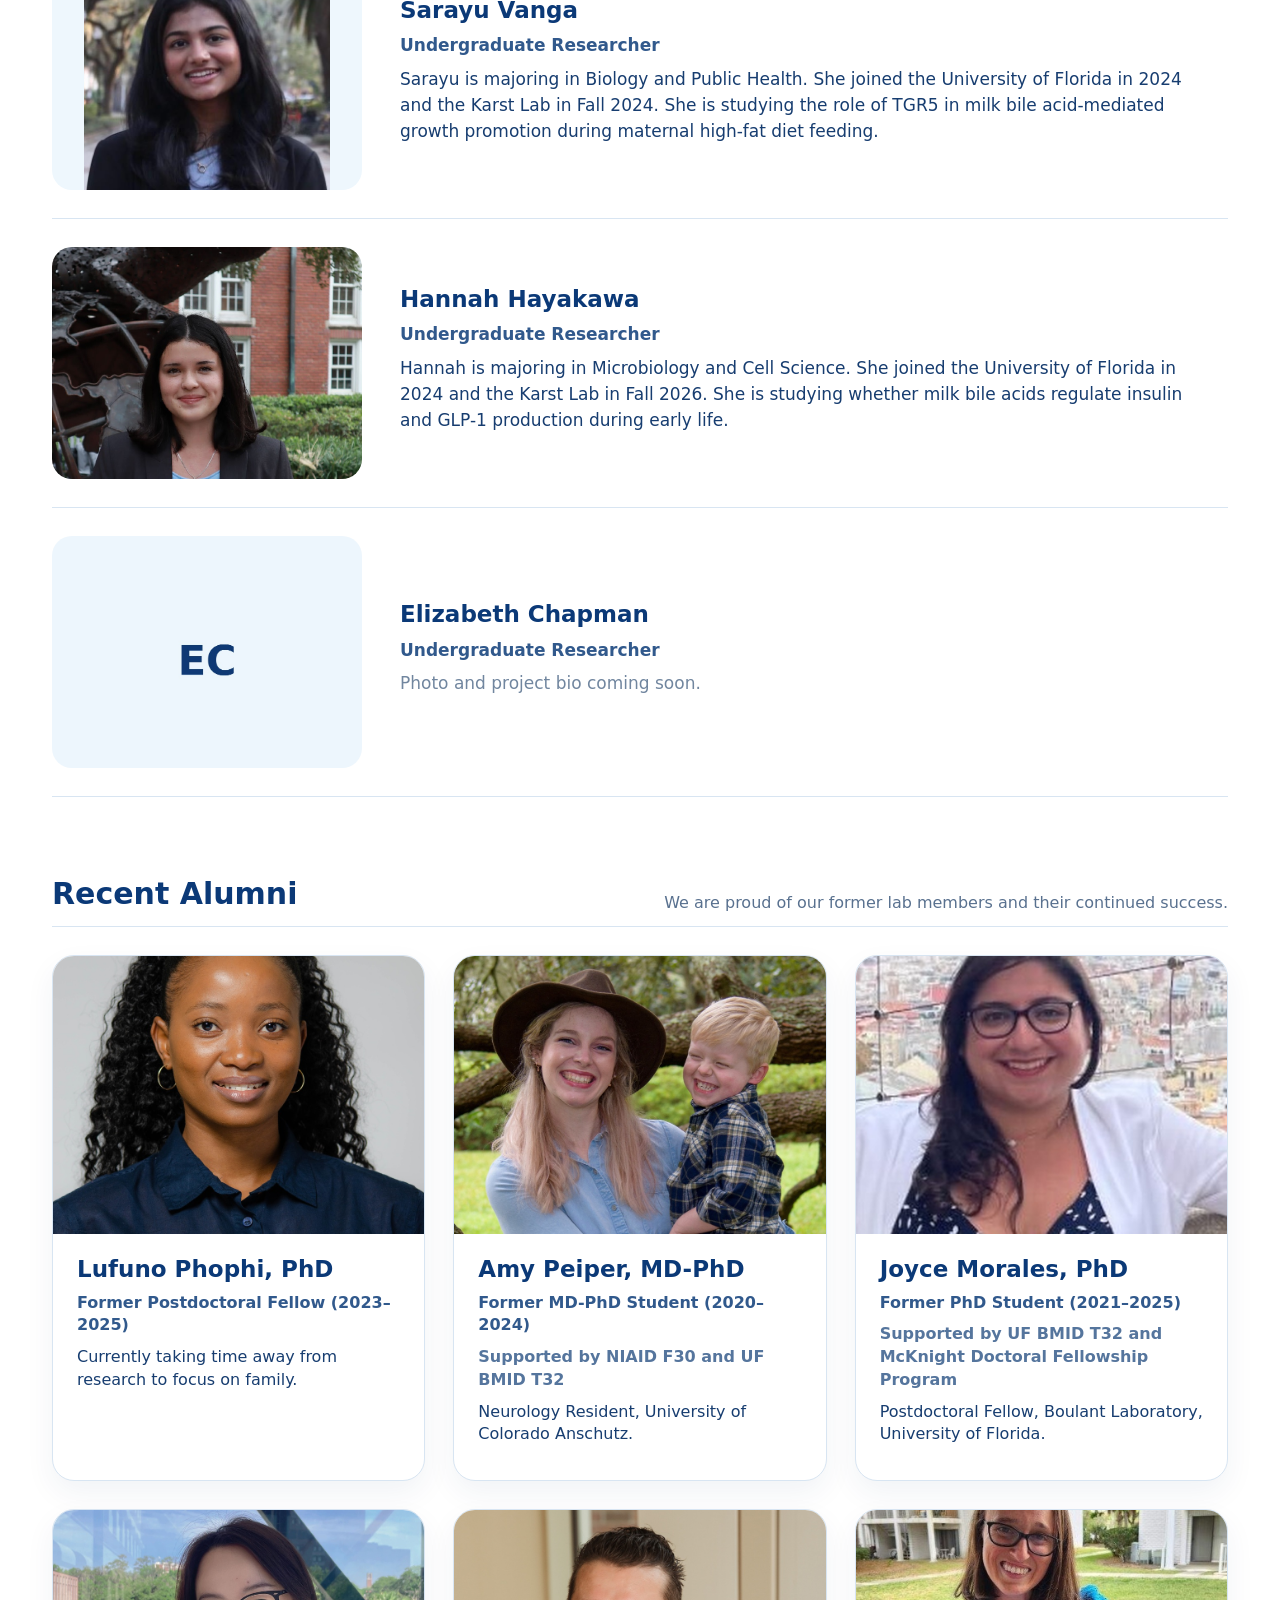
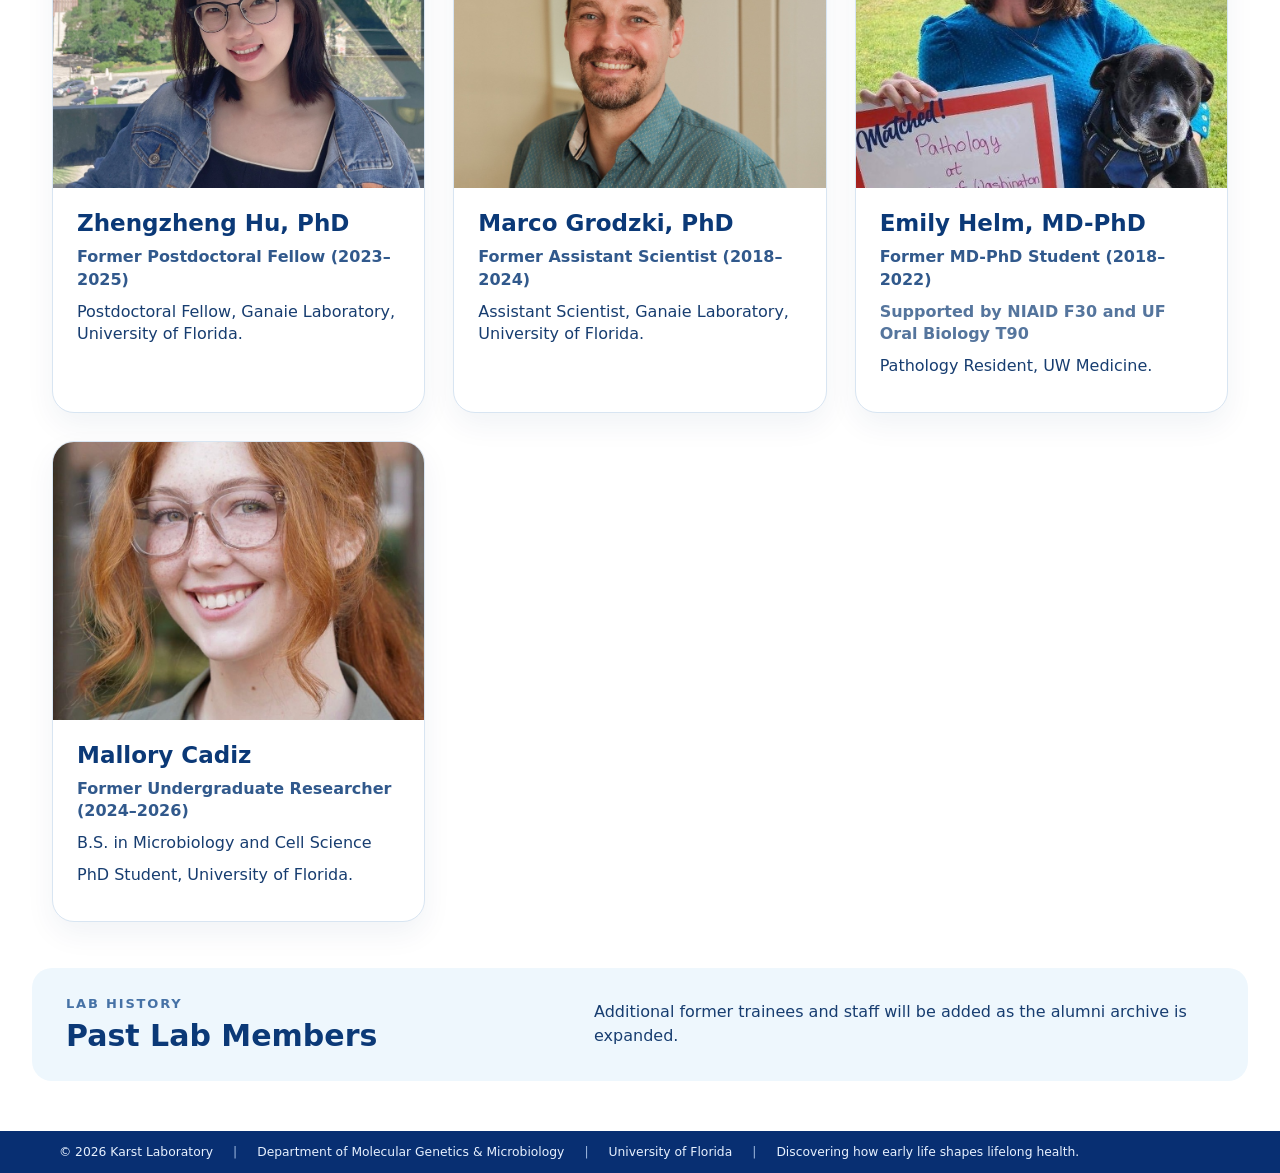
==== commit e44991e0: "Add files via upload" ====
--- a/people.html
+++ b/people.html
@@ -68,7 +68,7 @@
       </article>
 
       <article class="current-row">
-        <img src="assets/sarayu-vanga.jpg" alt="Sarayu Vanga">
+        <img src="assets/sarayu-vanga-new.jpg" alt="Sarayu Vanga">
         <div>
           <h3>Sarayu Vanga</h3>
           <p class="role">Undergraduate Researcher</p>
--- a/people.css
+++ b/people.css
@@ -178,3 +178,11 @@
   .alumni-title p { margin-top: 8px; }
   .past-members > p { margin-top: 14px; }
 }
+
+
+/* Sarayu — use the newly supplied photo, no custom crop or zoom */
+.current-row img[src$="sarayu-vanga-new.jpg"] {
+  object-fit: contain !important;
+  object-position: center center !important;
+  background: #eef7fd;
+}
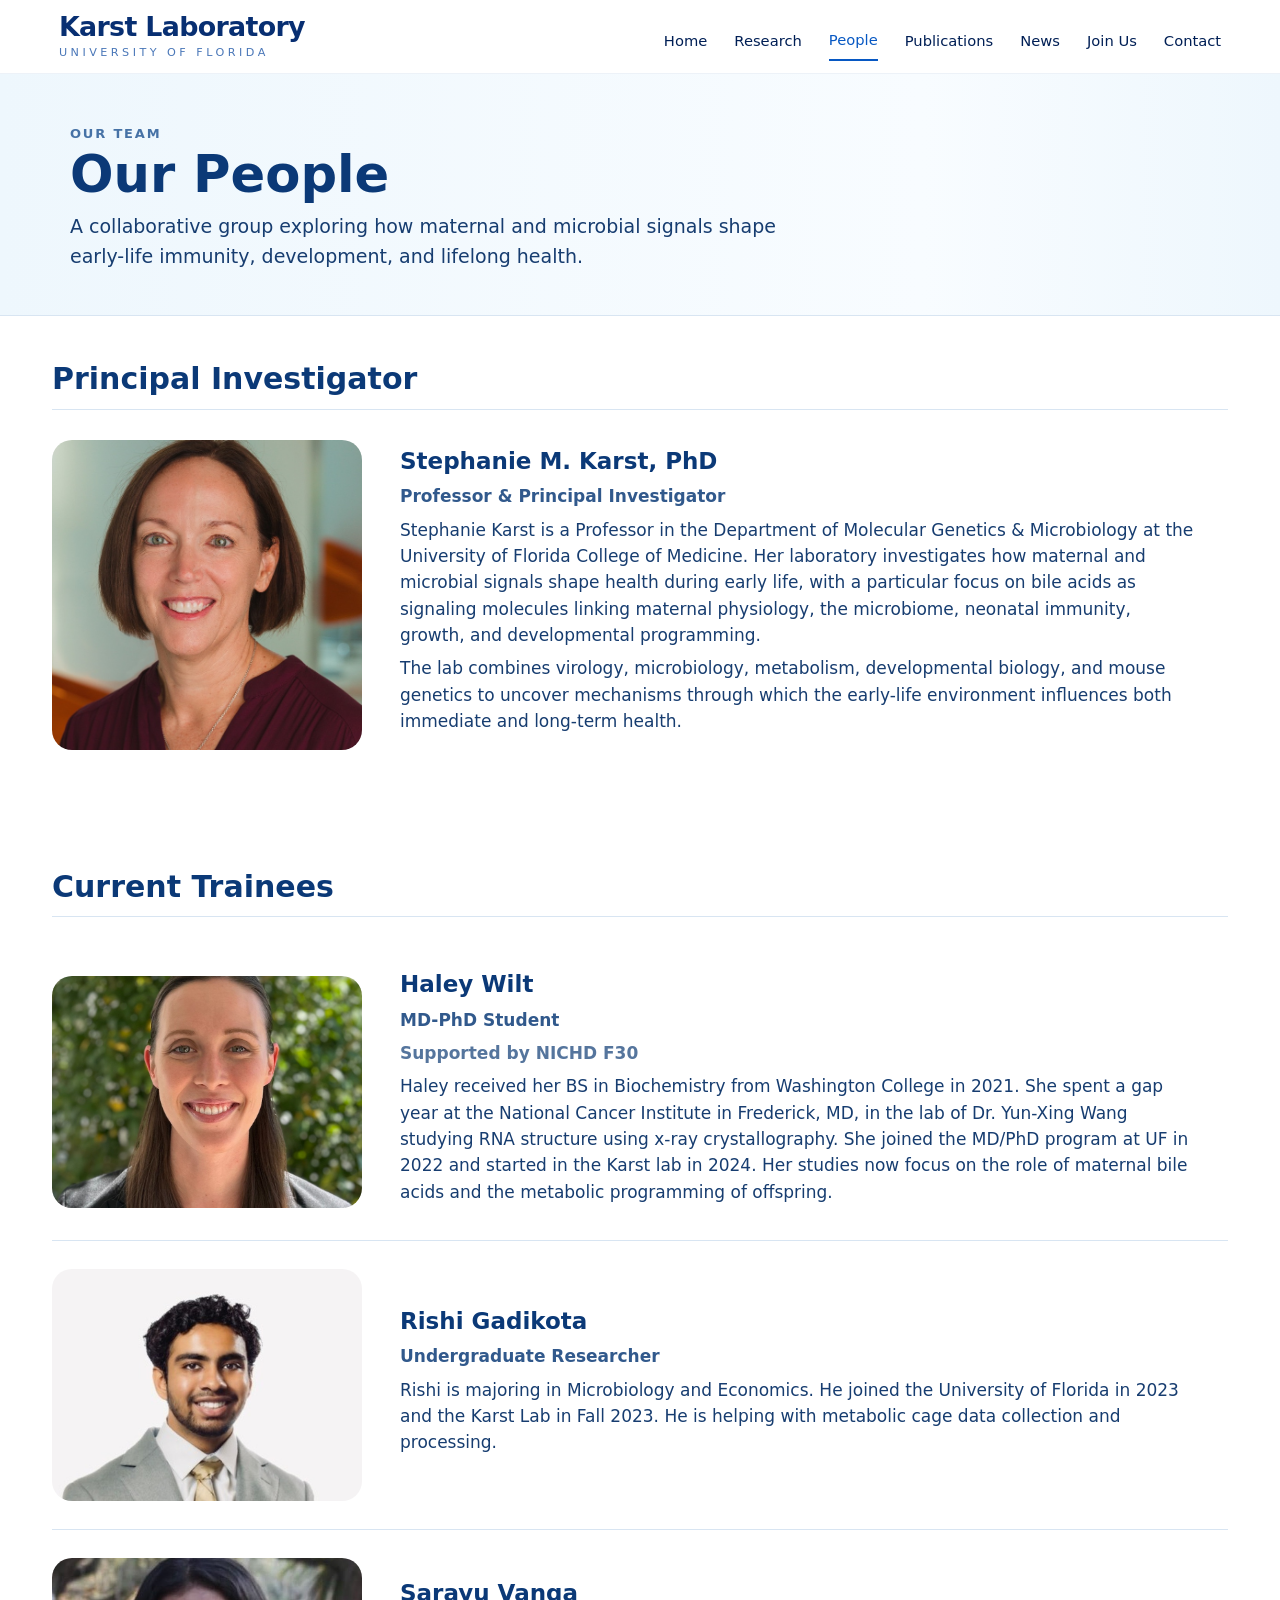
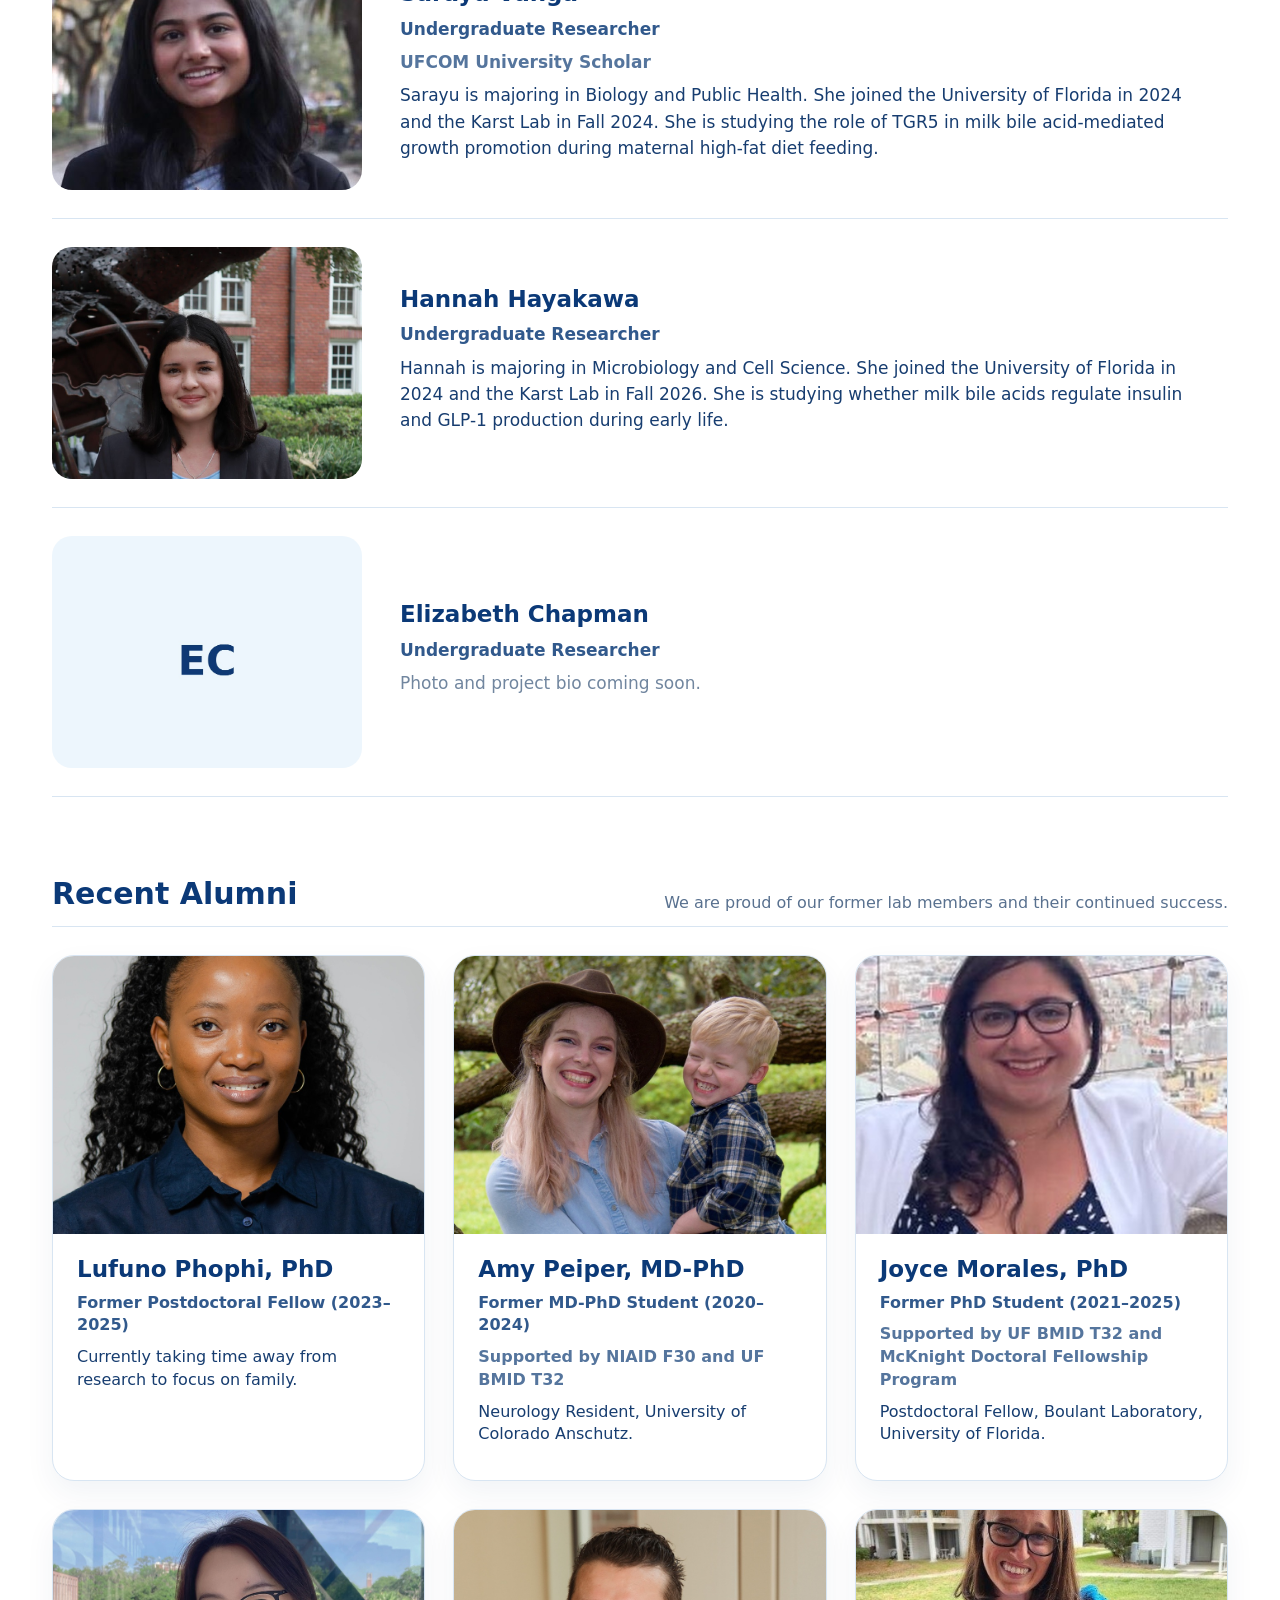
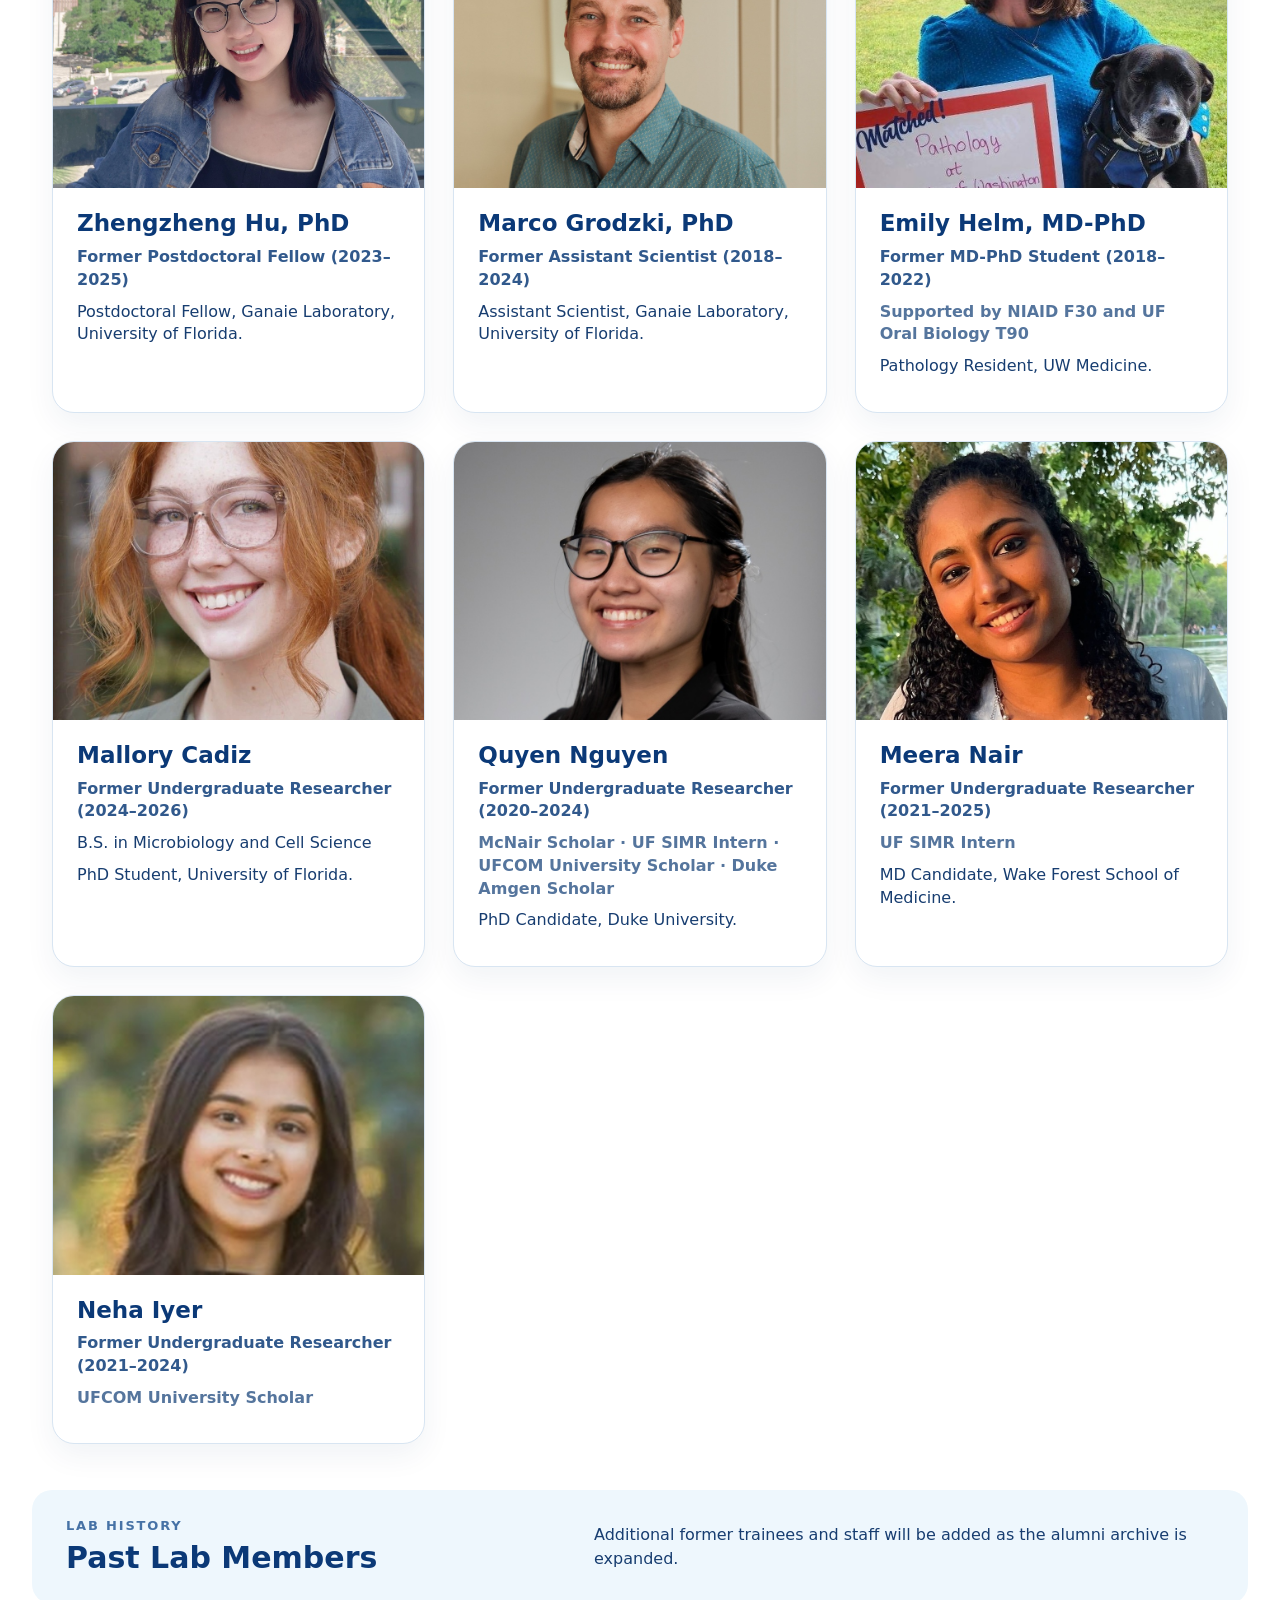
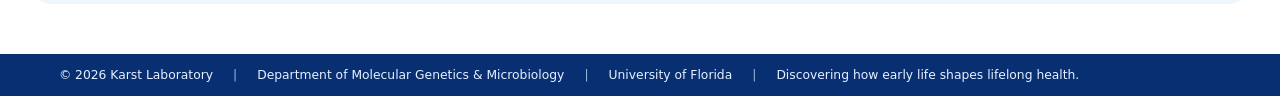
==== commit f8fecd04: "Add files via upload" ====
--- a/people.html
+++ b/people.html
@@ -68,10 +68,11 @@
       </article>
 
       <article class="current-row">
-        <img src="assets/sarayu-vanga-new.jpg" alt="Sarayu Vanga">
+        <img src="assets/sarayu-vanga.jpg" alt="Sarayu Vanga">
         <div>
           <h3>Sarayu Vanga</h3>
           <p class="role">Undergraduate Researcher</p>
+          <p class="support">UFCOM University Scholar</p>
           <p>Sarayu is majoring in Biology and Public Health. She joined the University of Florida in 2024 and the Karst Lab in Fall 2024. She is studying the role of TGR5 in milk bile acid-mediated growth promotion during maternal high-fat diet feeding.</p>
         </div>
       </article>
@@ -169,6 +170,36 @@
           <p>PhD Student, University of Florida.</p>
         </div>
       </article>
+
+      <article class="alumni-card">
+        <img src="assets/quyen-nguyen.jpg" alt="Quyen Nguyen">
+        <div class="alumni-copy">
+          <h3>Quyen Nguyen</h3>
+          <p class="role">Former Undergraduate Researcher (2020–2024)</p>
+          <p class="support">McNair Scholar · UF SIMR Intern · UFCOM University Scholar · Duke Amgen Scholar</p>
+          <p>PhD Candidate, Duke University.</p>
+        </div>
+      </article>
+
+      <article class="alumni-card">
+        <img src="assets/meera-nair.jpg" alt="Meera Nair">
+        <div class="alumni-copy">
+          <h3>Meera Nair</h3>
+          <p class="role">Former Undergraduate Researcher (2021–2025)</p>
+          <p class="support">UF SIMR Intern</p>
+          <p>MD Candidate, Wake Forest School of Medicine.</p>
+        </div>
+      </article>
+
+      <article class="alumni-card">
+        <img src="assets/neha-iyer.jpg" alt="Neha Iyer">
+        <div class="alumni-copy">
+          <h3>Neha Iyer</h3>
+          <p class="role">Former Undergraduate Researcher (2021–2024)</p>
+          <p class="support">UFCOM University Scholar</p>
+        </div>
+      </article>
+
     </div>
   </section>
 
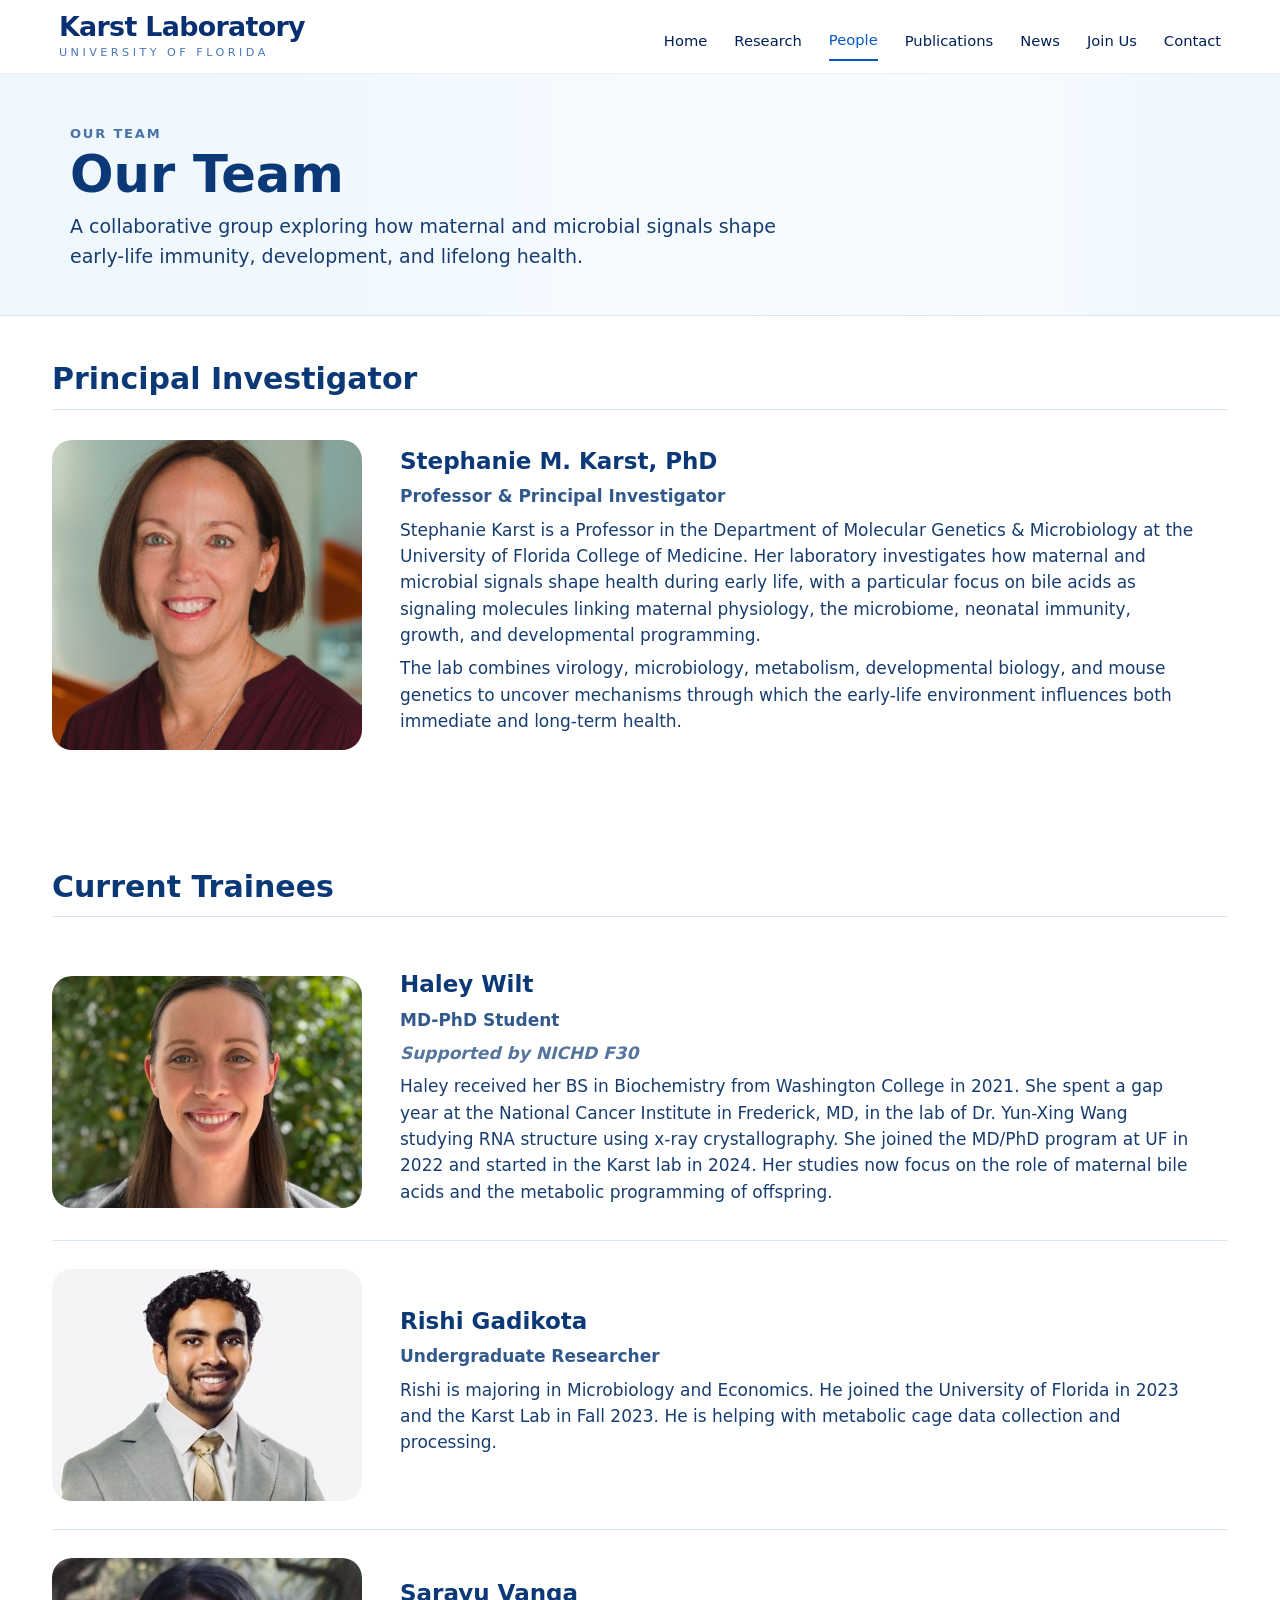
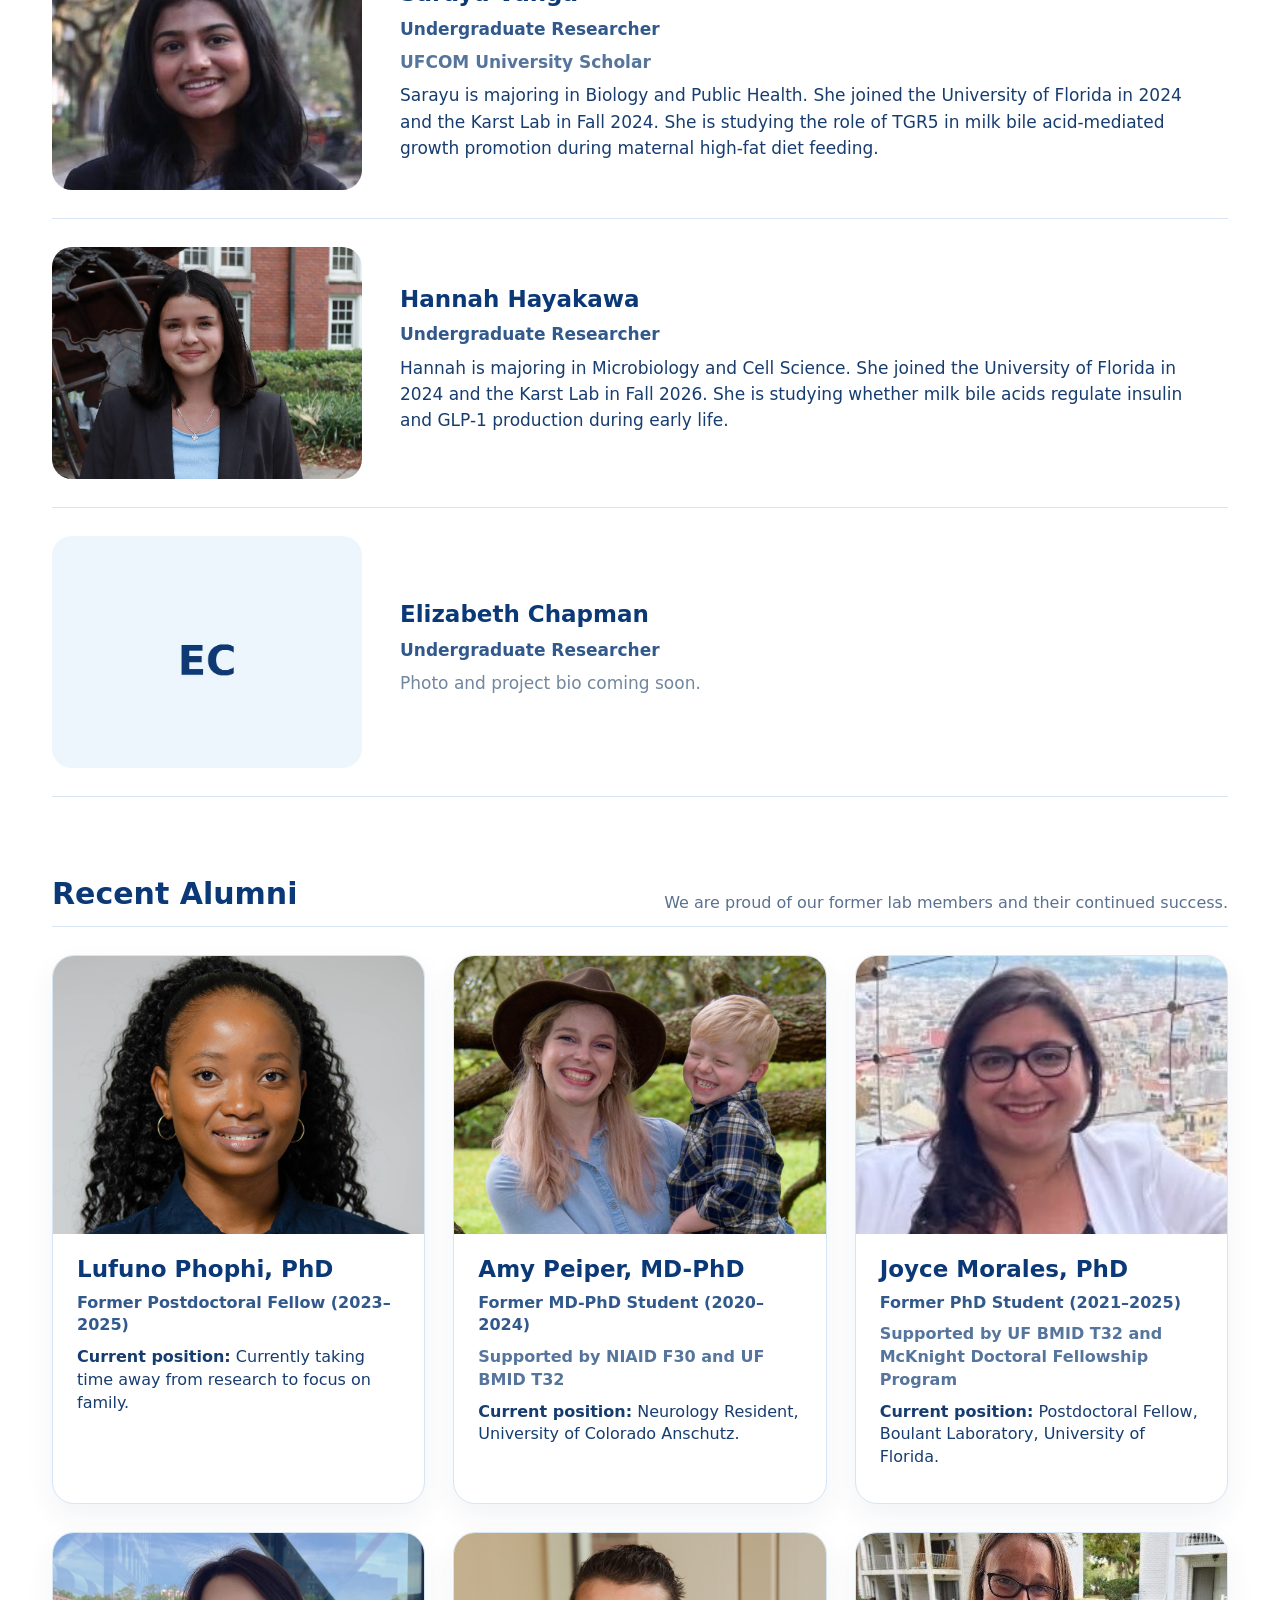
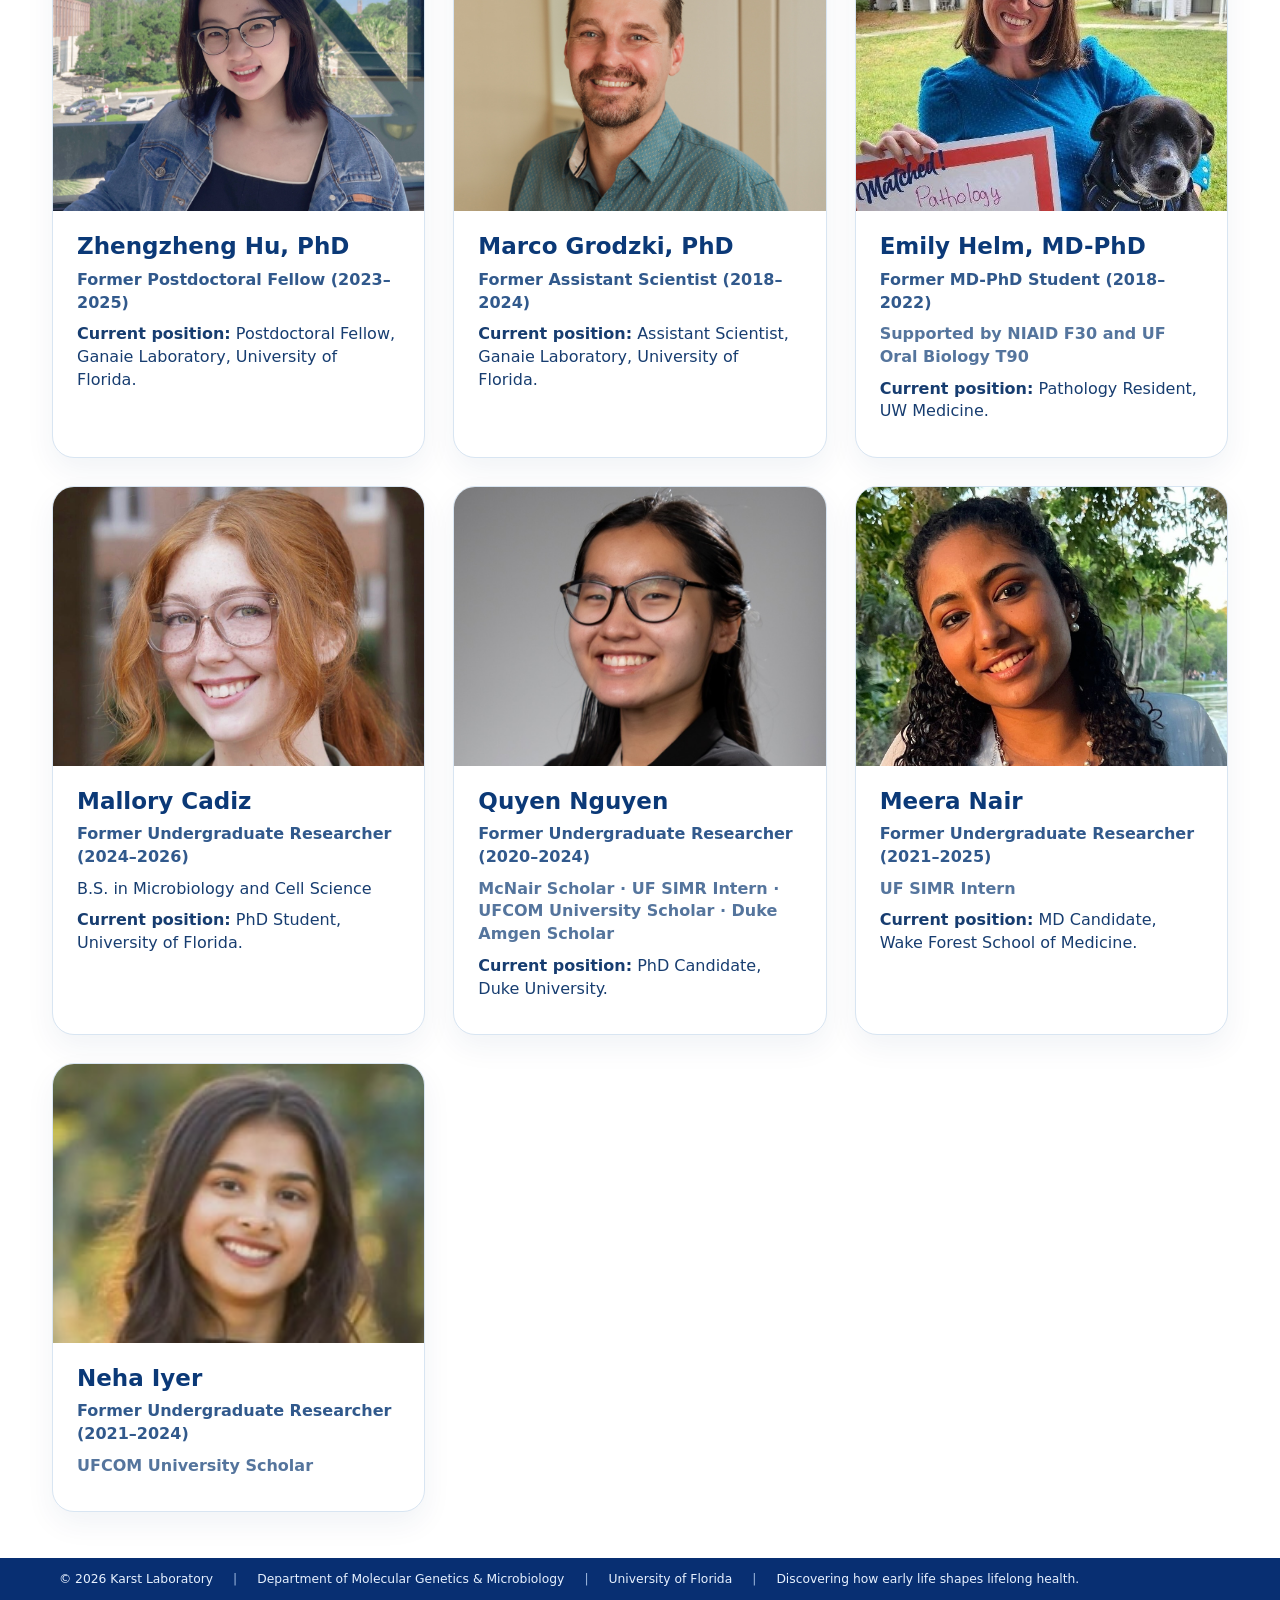
==== commit eccb67b2: "Add files via upload" ====
--- a/people.html
+++ b/people.html
@@ -28,7 +28,7 @@
 <main class="people-page">
   <section class="people-hero">
     <p class="eyebrow">OUR TEAM</p>
-    <h1>Our People</h1>
+    <h1>Our Team</h1>
     <p>A collaborative group exploring how maternal and microbial signals shape early-life immunity, development, and lifelong health.</p>
   </section>
 
@@ -53,7 +53,7 @@
         <div>
           <h3>Haley Wilt</h3>
           <p class="role">MD-PhD Student</p>
-          <p class="support">Supported by NICHD F30</p>
+          <p class="support"><em>Supported by NICHD F30</em></p>
           <p>Haley received her BS in Biochemistry from Washington College in 2021. She spent a gap year at the National Cancer Institute in Frederick, MD, in the lab of Dr. Yun-Xing Wang studying RNA structure using x-ray crystallography. She joined the MD/PhD program at UF in 2022 and started in the Karst lab in 2024. Her studies now focus on the role of maternal bile acids and the metabolic programming of offspring.</p>
         </div>
       </article>
@@ -109,7 +109,7 @@
         <div class="alumni-copy">
           <h3>Lufuno Phophi, PhD</h3>
           <p class="role">Former Postdoctoral Fellow (2023–2025)</p>
-          <p>Currently taking time away from research to focus on family.</p>
+          <p><strong>Current position:</strong> Currently taking time away from research to focus on family.</p>
         </div>
       </article>
 
@@ -119,7 +119,7 @@
           <h3>Amy Peiper, MD-PhD</h3>
           <p class="role">Former MD-PhD Student (2020–2024)</p>
           <p class="support">Supported by NIAID F30 and UF BMID T32</p>
-          <p>Neurology Resident, University of Colorado Anschutz.</p>
+          <p><strong>Current position:</strong> Neurology Resident, University of Colorado Anschutz.</p>
         </div>
       </article>
 
@@ -129,7 +129,7 @@
           <h3>Joyce Morales, PhD</h3>
           <p class="role">Former PhD Student (2021–2025)</p>
           <p class="support">Supported by UF BMID T32 and McKnight Doctoral Fellowship Program</p>
-          <p>Postdoctoral Fellow, Boulant Laboratory, University of Florida.</p>
+          <p><strong>Current position:</strong> Postdoctoral Fellow, Boulant Laboratory, University of Florida.</p>
         </div>
       </article>
 
@@ -138,7 +138,7 @@
         <div class="alumni-copy">
           <h3>Zhengzheng Hu, PhD</h3>
           <p class="role">Former Postdoctoral Fellow (2023–2025)</p>
-          <p>Postdoctoral Fellow, Ganaie Laboratory, University of Florida.</p>
+          <p><strong>Current position:</strong> Postdoctoral Fellow, Ganaie Laboratory, University of Florida.</p>
         </div>
       </article>
 
@@ -147,7 +147,7 @@
         <div class="alumni-copy">
           <h3>Marco Grodzki, PhD</h3>
           <p class="role">Former Assistant Scientist (2018–2024)</p>
-          <p>Assistant Scientist, Ganaie Laboratory, University of Florida.</p>
+          <p><strong>Current position:</strong> Assistant Scientist, Ganaie Laboratory, University of Florida.</p>
         </div>
       </article>
 
@@ -157,7 +157,7 @@
           <h3>Emily Helm, MD-PhD</h3>
           <p class="role">Former MD-PhD Student (2018–2022)</p>
           <p class="support">Supported by NIAID F30 and UF Oral Biology T90</p>
-          <p>Pathology Resident, UW Medicine.</p>
+          <p><strong>Current position:</strong> Pathology Resident, UW Medicine.</p>
         </div>
       </article>
 
@@ -167,7 +167,7 @@
           <h3>Mallory Cadiz</h3>
           <p class="role">Former Undergraduate Researcher (2024–2026)</p>
           <p>B.S. in Microbiology and Cell Science</p>
-          <p>PhD Student, University of Florida.</p>
+          <p><strong>Current position:</strong> PhD Student, University of Florida.</p>
         </div>
       </article>
 
@@ -177,7 +177,7 @@
           <h3>Quyen Nguyen</h3>
           <p class="role">Former Undergraduate Researcher (2020–2024)</p>
           <p class="support">McNair Scholar · UF SIMR Intern · UFCOM University Scholar · Duke Amgen Scholar</p>
-          <p>PhD Candidate, Duke University.</p>
+          <p><strong>Current position:</strong> PhD Candidate, Duke University.</p>
         </div>
       </article>
 
@@ -187,7 +187,7 @@
           <h3>Meera Nair</h3>
           <p class="role">Former Undergraduate Researcher (2021–2025)</p>
           <p class="support">UF SIMR Intern</p>
-          <p>MD Candidate, Wake Forest School of Medicine.</p>
+          <p><strong>Current position:</strong> MD Candidate, Wake Forest School of Medicine.</p>
         </div>
       </article>
 
@@ -201,14 +201,6 @@
       </article>
 
     </div>
-  </section>
-
-  <section class="past-members">
-    <div>
-      <p class="eyebrow">LAB HISTORY</p>
-      <h2>Past Lab Members</h2>
-    </div>
-    <p>Additional former trainees and staff will be added as the alumni archive is expanded.</p>
   </section>
 </main>
 
--- a/people.css
+++ b/people.css
@@ -179,10 +179,8 @@
   .past-members > p { margin-top: 14px; }
 }
 
-
-/* Sarayu — use the newly supplied photo, no custom crop or zoom */
-.current-row img[src$="sarayu-vanga-new.jpg"] {
-  object-fit: contain !important;
+/* User-prepared 4:3 crops: display directly, with no per-person zoom or repositioning. */
+.current-row img:not(.pi-row img),
+.alumni-card img {
   object-position: center center !important;
-  background: #eef7fd;
 }
